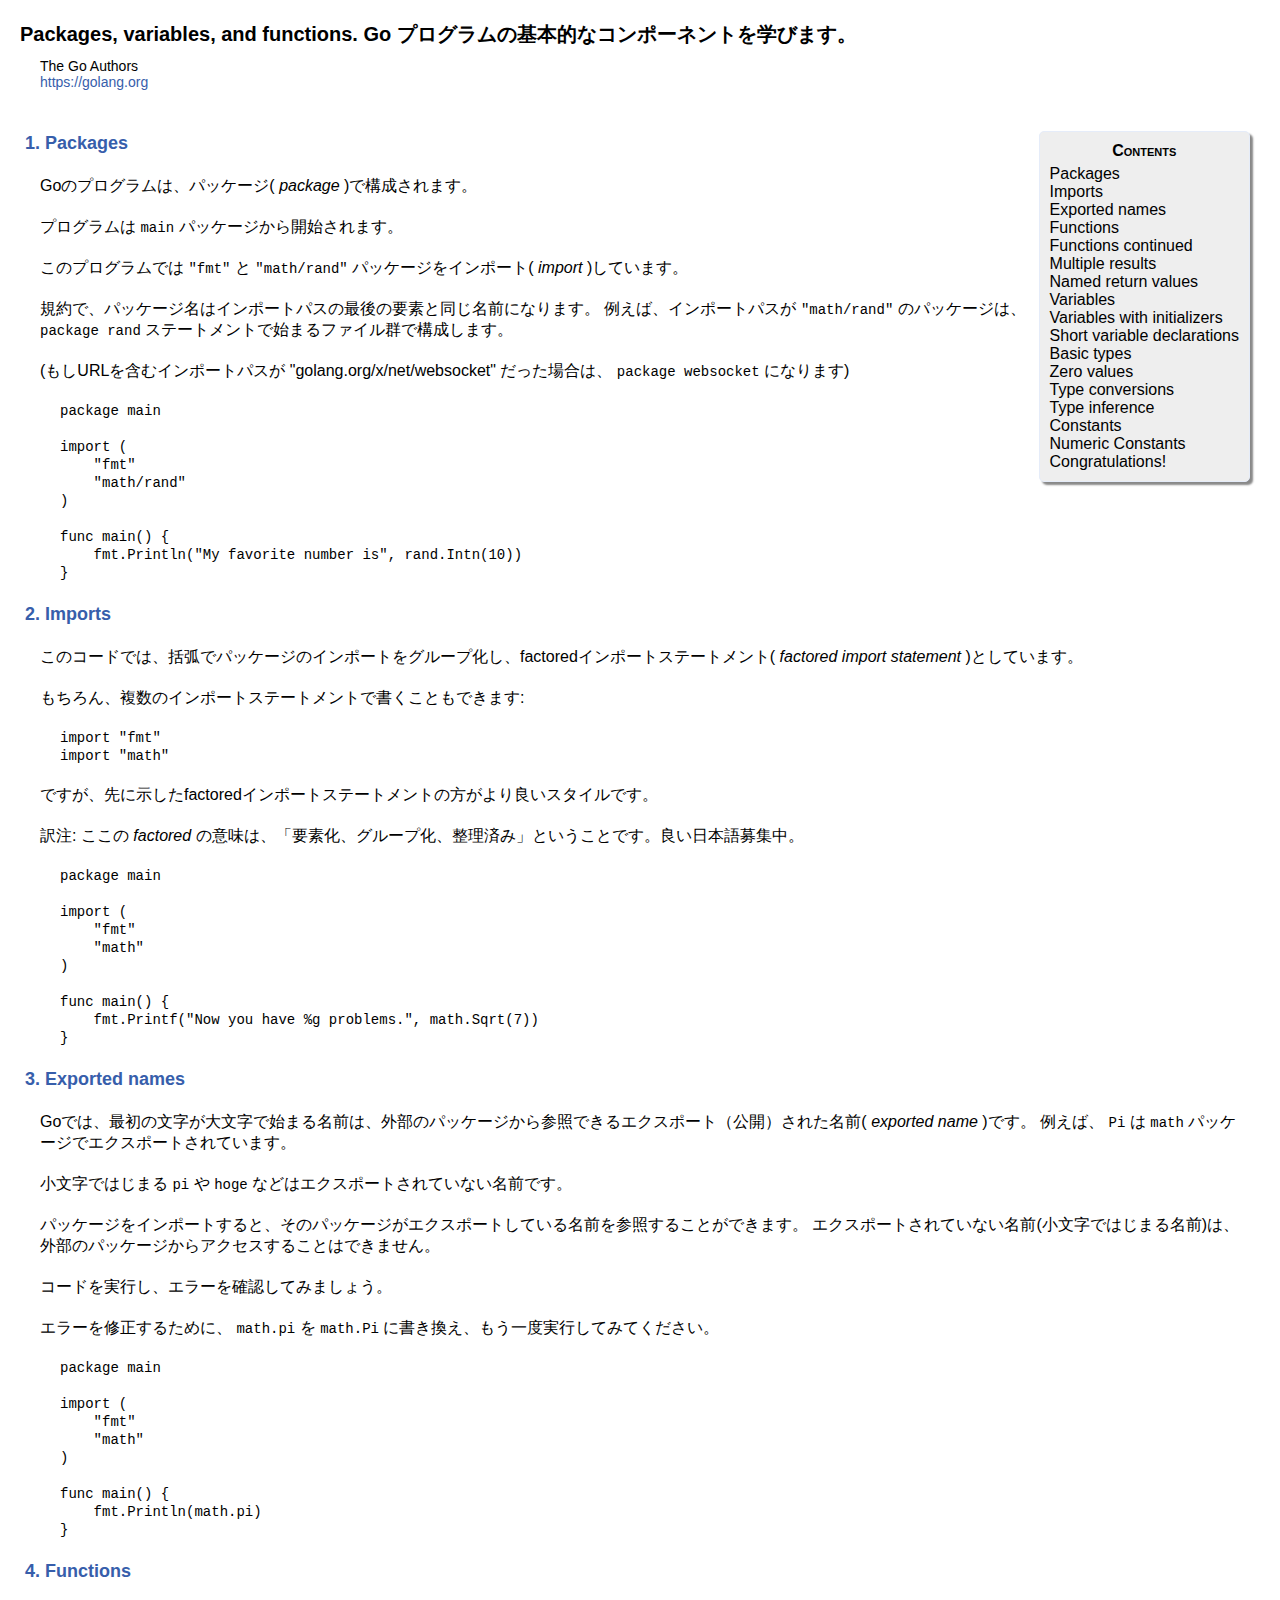
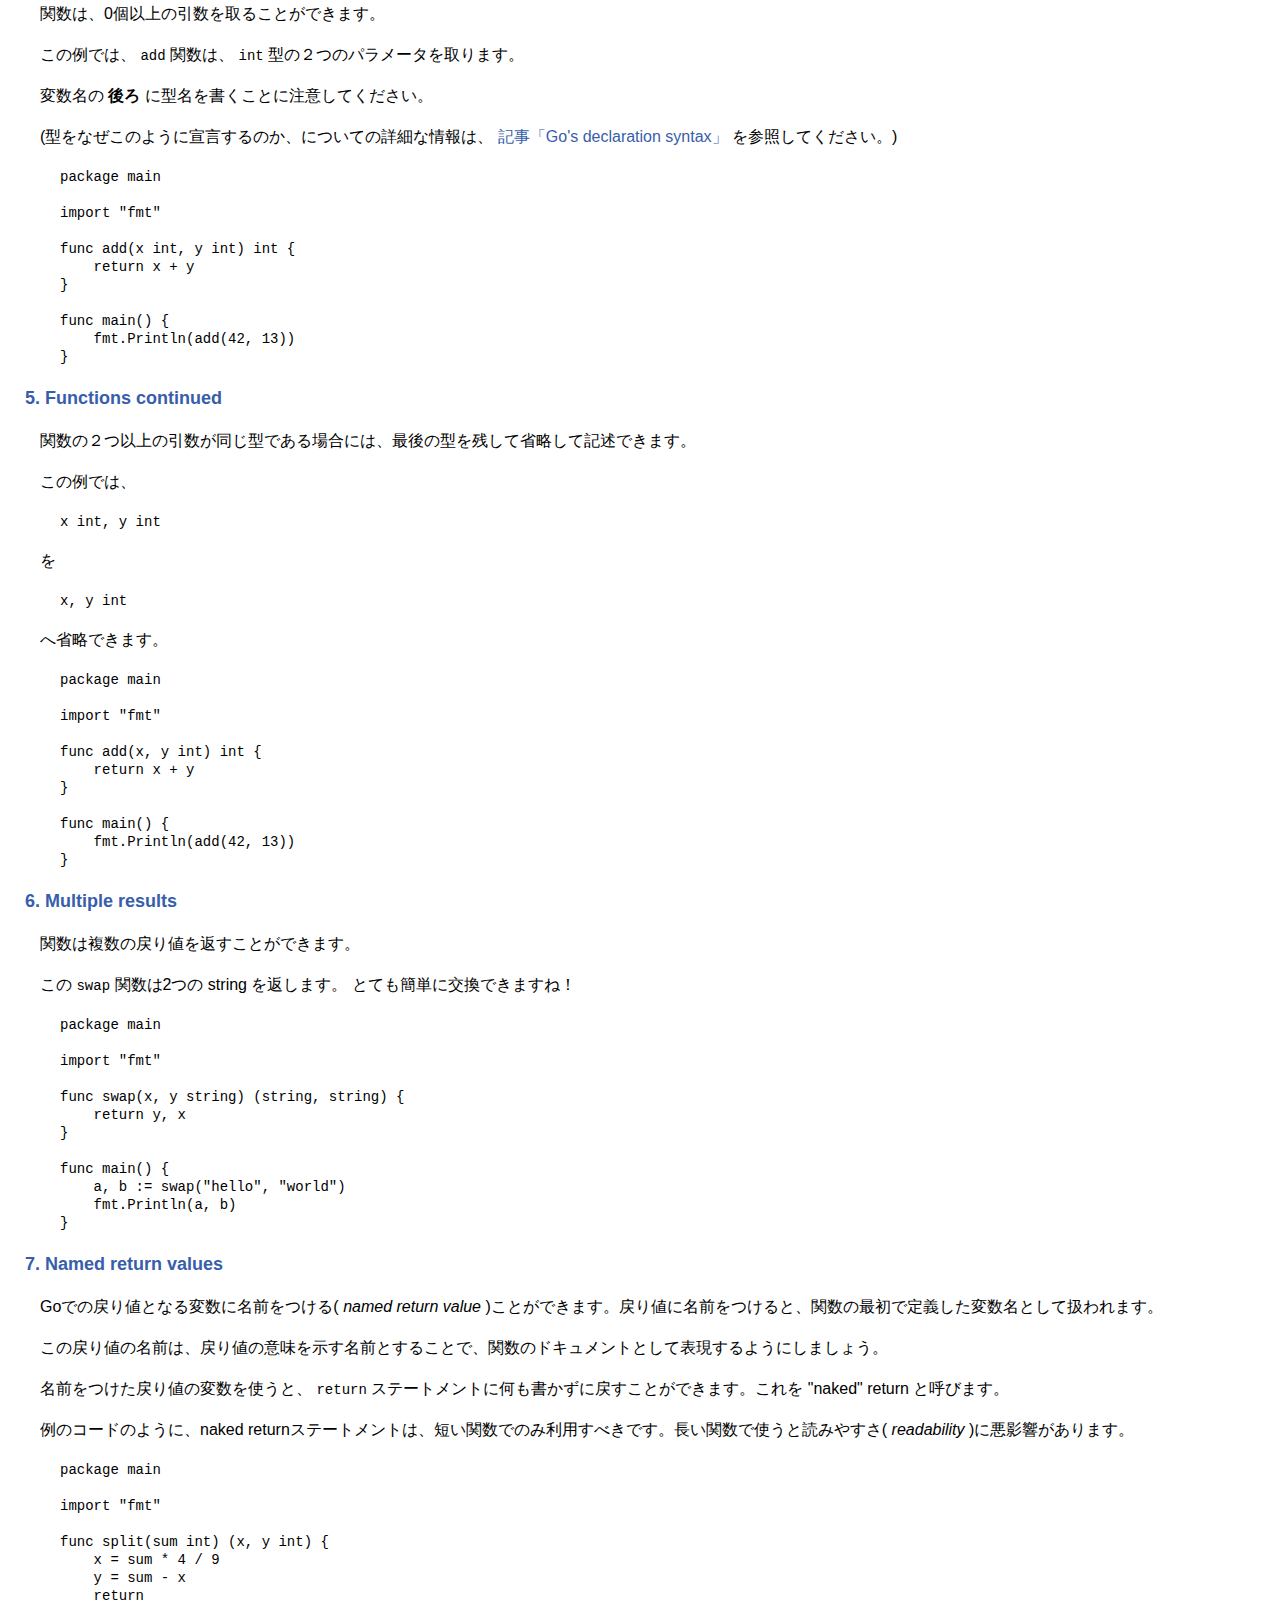
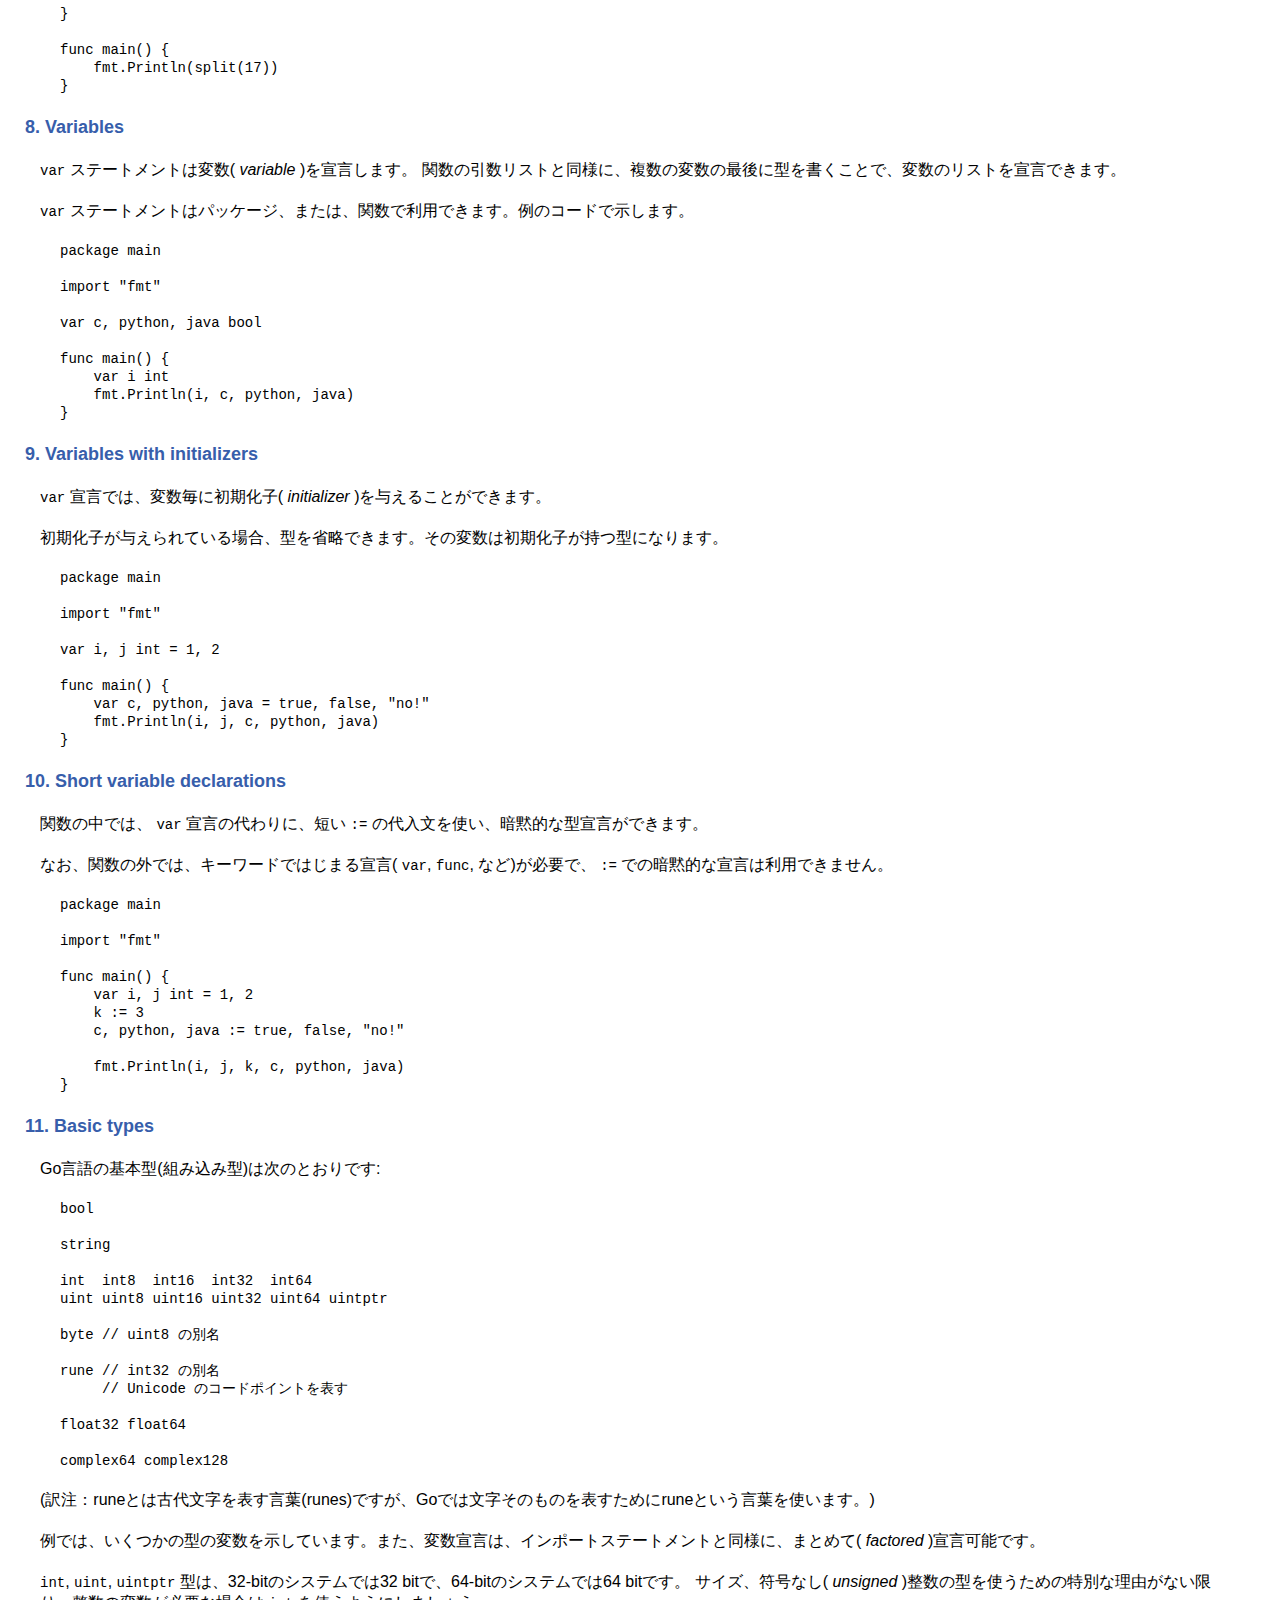
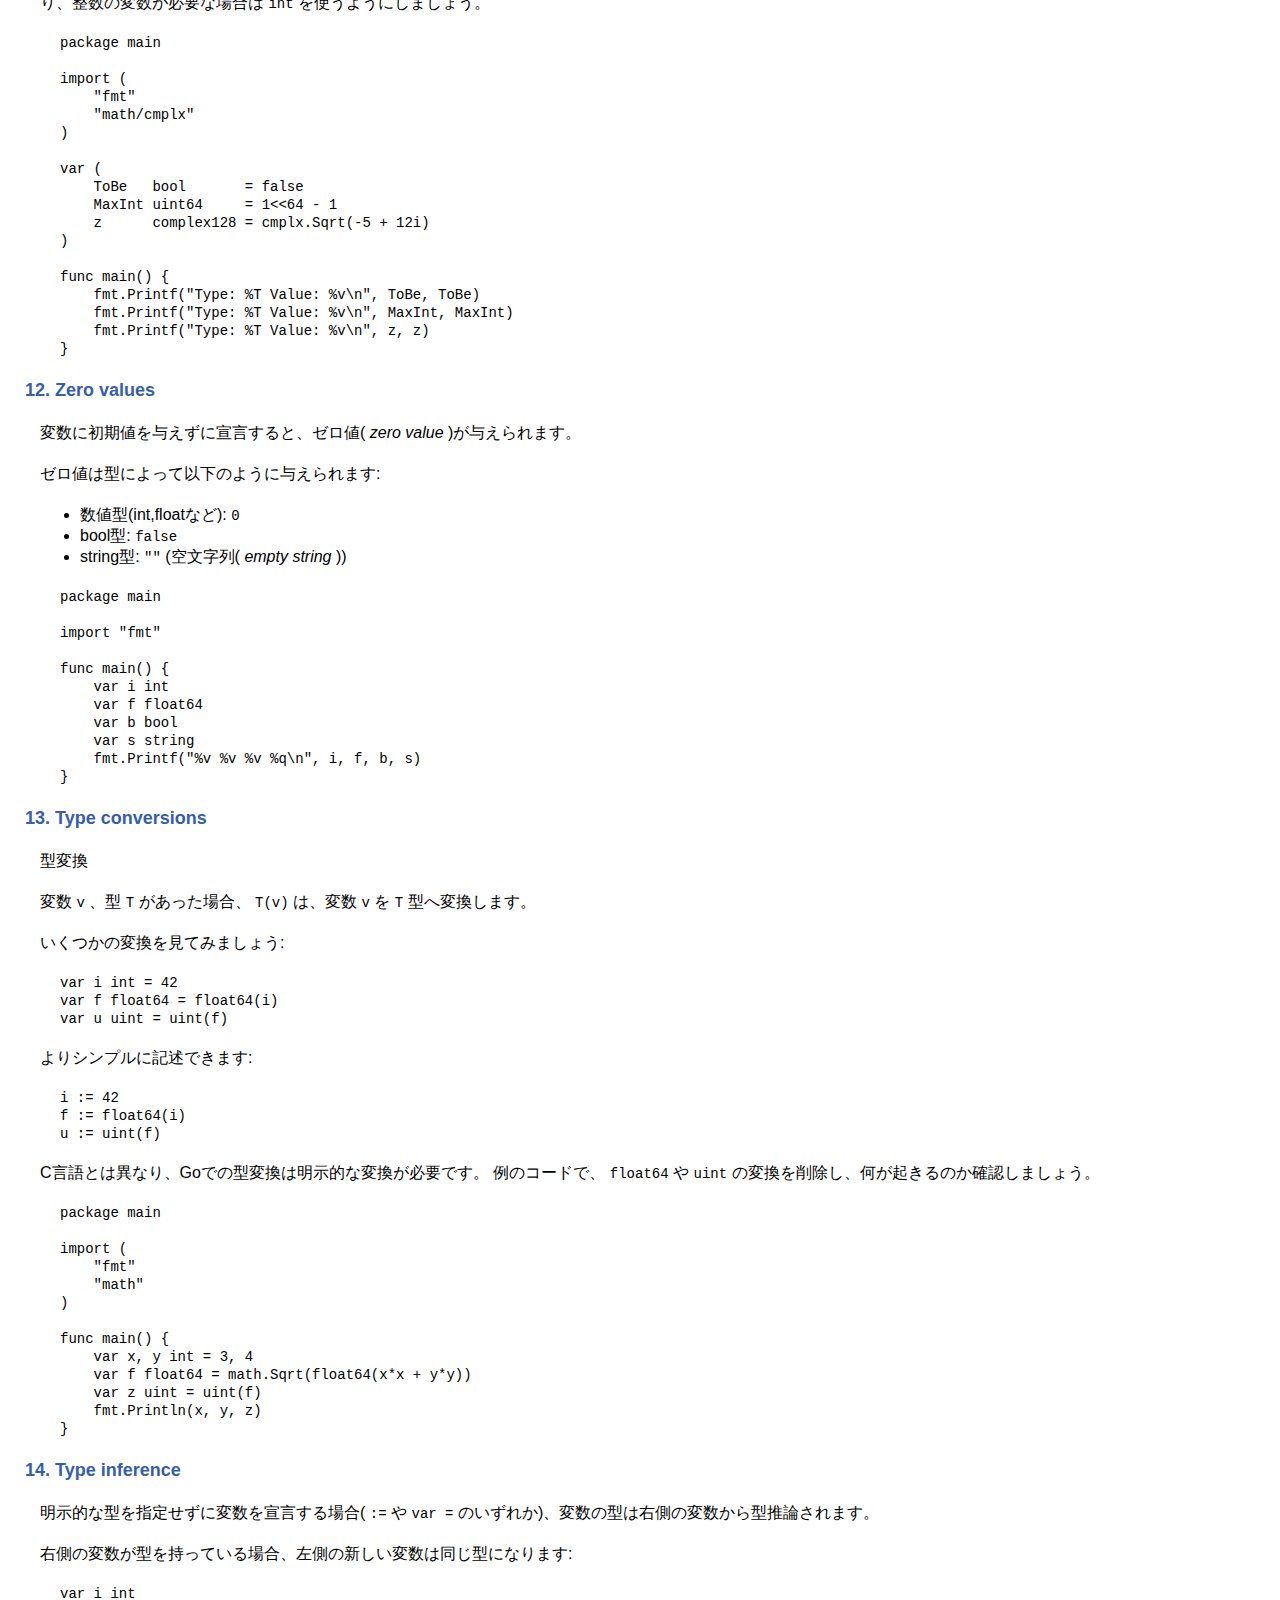
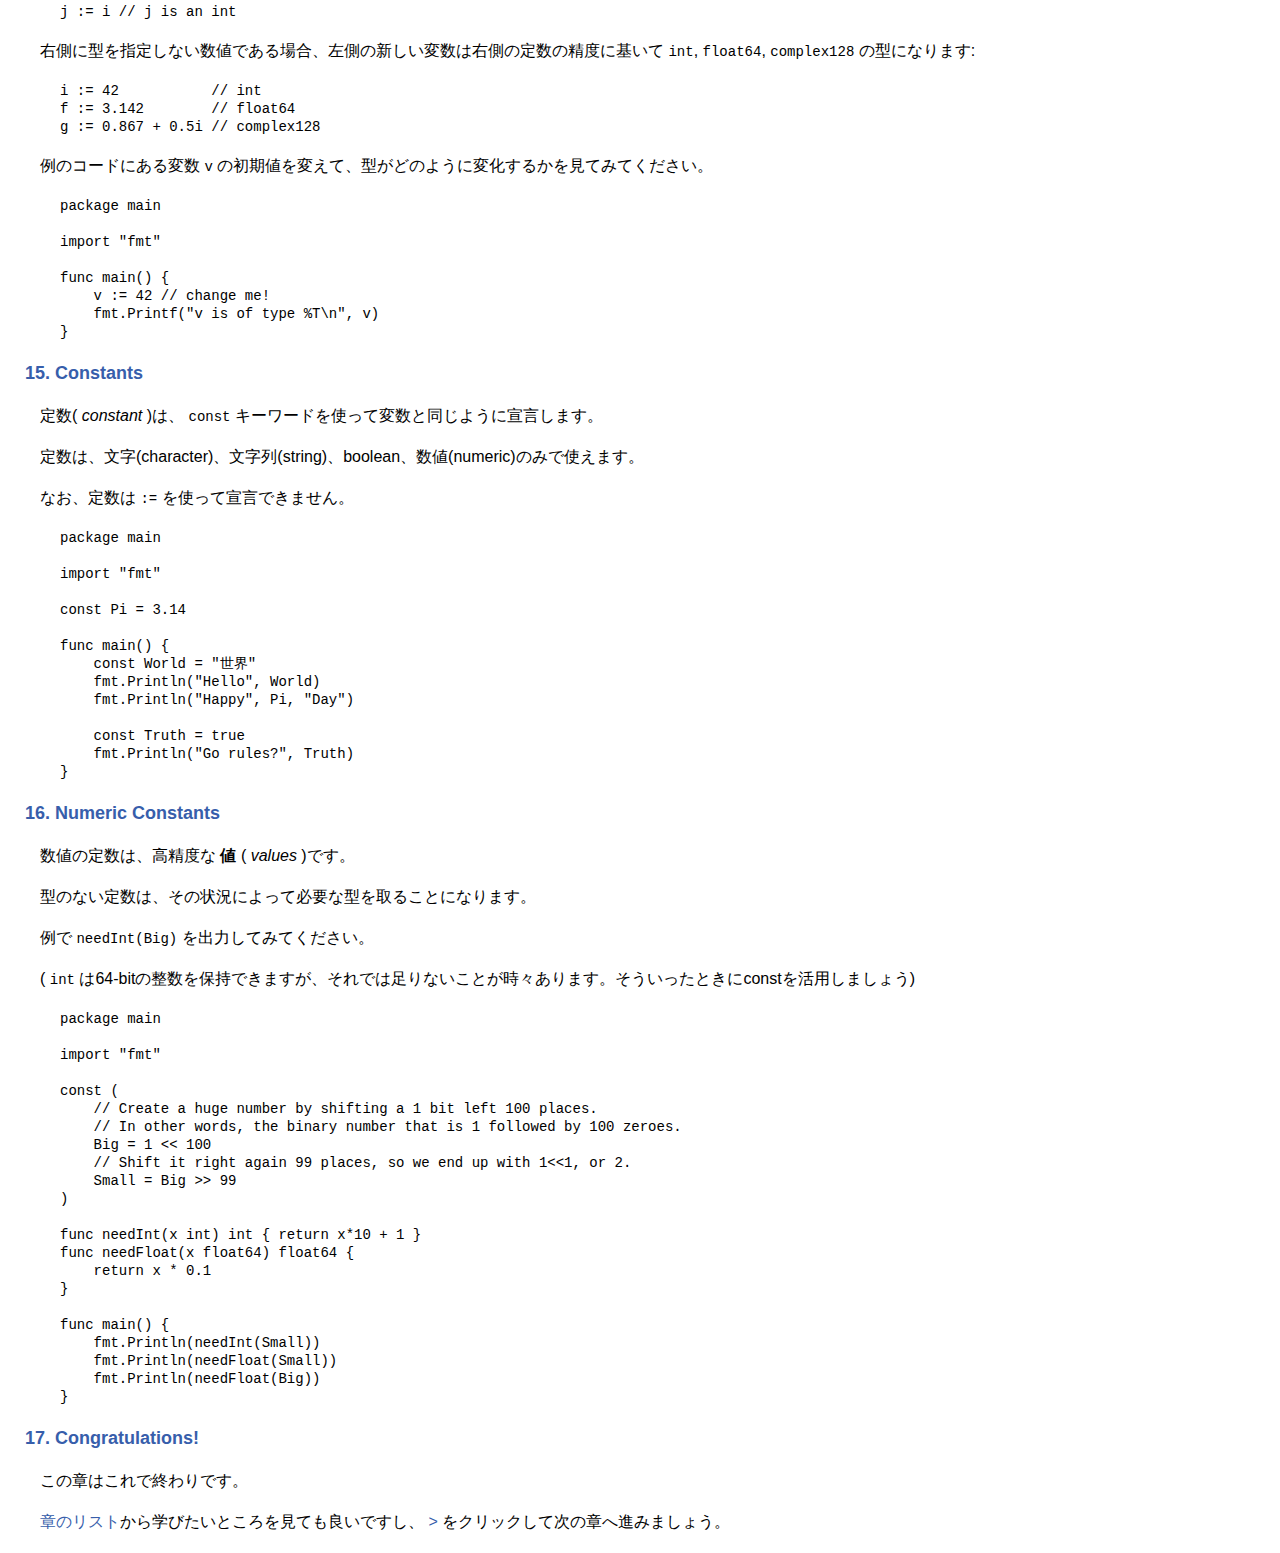
==== html/basics.html @ c4e8bbfc "htmlを生成した" ====
<!DOCTYPE html>
<html>
  <head>
    <title>Packages, variables, and functions.</title>
    <link type="text/css" rel="stylesheet" href="article.css">
    <meta charset='utf-8'>
    <script>
      
      if (window["location"] && window["location"]["hostname"] == "talks.golang.org") {
        var _gaq = _gaq || [];
        _gaq.push(["_setAccount", "UA-11222381-6"]);
        _gaq.push(["b._setAccount", "UA-49880327-6"]);
        window.trackPageview = function() {
          _gaq.push(["_trackPageview", location.pathname+location.hash]);
          _gaq.push(["b._trackPageview", location.pathname+location.hash]);
        };
        window.trackPageview();
        window.trackEvent = function(category, action, opt_label, opt_value, opt_noninteraction) {
          _gaq.push(["_trackEvent", category, action, opt_label, opt_value, opt_noninteraction]);
          _gaq.push(["b._trackEvent", category, action, opt_label, opt_value, opt_noninteraction]);
        };
      }
    </script>
  </head>

  <body>
    <div id="topbar" class="wide">
      <div class="container">
        <div id="heading">Packages, variables, and functions.
          Go プログラムの基本的なコンポーネントを学びます。
          
            
              <div class="author">
                
  
  <p>
    The Go Authors
  </p>
  
<p class="link"><a href="https://golang.org" target="_blank">https://golang.org</a></p>
              </div>
            
          
        </div>
      </div>
    </div>
    <div id="page" class="wide">
      <div class="container">
        
          <div id="toc" class="no-print">
            <div id="tochead">Contents</div>
            
  <ul class="toc-outer">
  
    <li><a href="#TOC_1.">Packages</a></li>
    
  
    <li><a href="#TOC_2.">Imports</a></li>
    
  
    <li><a href="#TOC_3.">Exported names</a></li>
    
  
    <li><a href="#TOC_4.">Functions</a></li>
    
  
    <li><a href="#TOC_5.">Functions continued</a></li>
    
  
    <li><a href="#TOC_6.">Multiple results</a></li>
    
  
    <li><a href="#TOC_7.">Named return values</a></li>
    
  
    <li><a href="#TOC_8.">Variables</a></li>
    
  
    <li><a href="#TOC_9.">Variables with initializers</a></li>
    
  
    <li><a href="#TOC_10.">Short variable declarations</a></li>
    
  
    <li><a href="#TOC_11.">Basic types</a></li>
    
  
    <li><a href="#TOC_12.">Zero values</a></li>
    
  
    <li><a href="#TOC_13.">Type conversions</a></li>
    
  
    <li><a href="#TOC_14.">Type inference</a></li>
    
  
    <li><a href="#TOC_15.">Constants</a></li>
    
  
    <li><a href="#TOC_16.">Numeric Constants</a></li>
    
  
    <li><a href="#TOC_17.">Congratulations!</a></li>
    
  
  </ul>

          </div>
        

        
          
  <h1 id="TOC_1.">1. Packages</h1>
  
  
  <p>
    Goのプログラムは、パッケージ( <i>package</i> )で構成されます。
  </p>
  

  
  <p>
    プログラムは <code>main</code> パッケージから開始されます。
  </p>
  

  
  <p>
    このプログラムでは <code>&#34;fmt&#34;</code> と <code>&#34;math/rand&#34;</code> パッケージをインポート( <i>import</i> )しています。
  </p>
  

  
  <p>
    規約で、パッケージ名はインポートパスの最後の要素と同じ名前になります。


    例えば、インポートパスが <code>&#34;math/rand&#34;</code> のパッケージは、 <code>package rand</code> ステートメントで始まるファイル群で構成します。
  </p>
  

  
  <p>
    (もしURLを含むインポートパスが &#34;golang.org/x/net/websocket&#34; だった場合は、 <code>package websocket</code> になります)
  </p>
  

  <div class="code" >
<pre><span num="3">package main</span>
<span num="4"></span>
<span num="5">import (</span>
<span num="6">    &#34;fmt&#34;</span>
<span num="7">    &#34;math/rand&#34;</span>
<span num="8">)</span>
<span num="9"></span>
<span num="10">func main() {</span>
<span num="11">    fmt.Println(&#34;My favorite number is&#34;, rand.Intn(10))</span>
<span num="12">}</span>
</pre>
</div>


        
          
  <h1 id="TOC_2.">2. Imports</h1>
  
  
  <p>
    このコードでは、括弧でパッケージのインポートをグループ化し、factoredインポートステートメント( <i>factored import statement</i> )としています。
  </p>
  

  
  <p>
    もちろん、複数のインポートステートメントで書くこともできます:
  </p>
  

  
  <div class="code"><pre>import &#34;fmt&#34;
import &#34;math&#34;</pre></div>
  

  
  <p>
    ですが、先に示したfactoredインポートステートメントの方がより良いスタイルです。
  </p>
  

  
  <p>
    訳注: ここの <i>factored</i> の意味は、「要素化、グループ化、整理済み」ということです。良い日本語募集中。
  </p>
  

  <div class="code" >
<pre><span num="3">package main</span>
<span num="4"></span>
<span num="5">import (</span>
<span num="6">    &#34;fmt&#34;</span>
<span num="7">    &#34;math&#34;</span>
<span num="8">)</span>
<span num="9"></span>
<span num="10">func main() {</span>
<span num="11">    fmt.Printf(&#34;Now you have %g problems.&#34;, math.Sqrt(7))</span>
<span num="12">}</span>
</pre>
</div>


        
          
  <h1 id="TOC_3.">3. Exported names</h1>
  
  
  <p>
    Goでは、最初の文字が大文字で始まる名前は、外部のパッケージから参照できるエクスポート（公開）された名前( <i>exported name</i> )です。


    例えば、 <code>Pi</code> は <code>math</code> パッケージでエクスポートされています。
  </p>
  

  
  <p>
    小文字ではじまる <code>pi</code> や <code>hoge</code> などはエクスポートされていない名前です。
  </p>
  

  
  <p>
    パッケージをインポートすると、そのパッケージがエクスポートしている名前を参照することができます。


    エクスポートされていない名前(小文字ではじまる名前)は、外部のパッケージからアクセスすることはできません。
  </p>
  

  
  <p>
    コードを実行し、エラーを確認してみましょう。
  </p>
  

  
  <p>
    エラーを修正するために、 <code>math.pi</code> を <code>math.Pi</code> に書き換え、もう一度実行してみてください。
  </p>
  

  <div class="code" >
<pre><span num="3">package main</span>
<span num="4"></span>
<span num="5">import (</span>
<span num="6">    &#34;fmt&#34;</span>
<span num="7">    &#34;math&#34;</span>
<span num="8">)</span>
<span num="9"></span>
<span num="10">func main() {</span>
<span num="11">    fmt.Println(math.pi)</span>
<span num="12">}</span>
</pre>
</div>


        
          
  <h1 id="TOC_4.">4. Functions</h1>
  
  
  <p>
    関数は、0個以上の引数を取ることができます。
  </p>
  

  
  <p>
    この例では、 <code>add</code> 関数は、 <code>int</code> 型の２つのパラメータを取ります。
  </p>
  

  
  <p>
    変数名の <b>後ろ</b> に型名を書くことに注意してください。
  </p>
  

  
  <p>
    (型をなぜこのように宣言するのか、についての詳細な情報は、 <a href="https://blog.golang.org/gos-declaration-syntax" target="_blank">記事「Go&#39;s declaration syntax」</a> を参照してください。)
  </p>
  

  <div class="code" >
<pre><span num="3">package main</span>
<span num="4"></span>
<span num="5">import &#34;fmt&#34;</span>
<span num="6"></span>
<span num="7">func add(x int, y int) int {</span>
<span num="8">    return x &#43; y</span>
<span num="9">}</span>
<span num="10"></span>
<span num="11">func main() {</span>
<span num="12">    fmt.Println(add(42, 13))</span>
<span num="13">}</span>
</pre>
</div>


        
          
  <h1 id="TOC_5.">5. Functions continued</h1>
  
  
  <p>
    関数の２つ以上の引数が同じ型である場合には、最後の型を残して省略して記述できます。
  </p>
  

  
  <p>
    この例では、
  </p>
  

  
  <div class="code"><pre>x int, y int</pre></div>
  

  
  <p>
    を
  </p>
  

  
  <div class="code"><pre>x, y int</pre></div>
  

  
  <p>
    へ省略できます。
  </p>
  

  <div class="code" >
<pre><span num="3">package main</span>
<span num="4"></span>
<span num="5">import &#34;fmt&#34;</span>
<span num="6"></span>
<span num="7">func add(x, y int) int {</span>
<span num="8">    return x &#43; y</span>
<span num="9">}</span>
<span num="10"></span>
<span num="11">func main() {</span>
<span num="12">    fmt.Println(add(42, 13))</span>
<span num="13">}</span>
</pre>
</div>


        
          
  <h1 id="TOC_6.">6. Multiple results</h1>
  
  
  <p>
    関数は複数の戻り値を返すことができます。
  </p>
  

  
  <p>
    この <code>swap</code> 関数は2つの string を返します。


    とても簡単に交換できますね！
  </p>
  

  <div class="code" >
<pre><span num="3">package main</span>
<span num="4"></span>
<span num="5">import &#34;fmt&#34;</span>
<span num="6"></span>
<span num="7">func swap(x, y string) (string, string) {</span>
<span num="8">    return y, x</span>
<span num="9">}</span>
<span num="10"></span>
<span num="11">func main() {</span>
<span num="12">    a, b := swap(&#34;hello&#34;, &#34;world&#34;)</span>
<span num="13">    fmt.Println(a, b)</span>
<span num="14">}</span>
</pre>
</div>


        
          
  <h1 id="TOC_7.">7. Named return values</h1>
  
  
  <p>
    Goでの戻り値となる変数に名前をつける( <i>named return value</i> )ことができます。戻り値に名前をつけると、関数の最初で定義した変数名として扱われます。
  </p>
  

  
  <p>
    この戻り値の名前は、戻り値の意味を示す名前とすることで、関数のドキュメントとして表現するようにしましょう。
  </p>
  

  
  <p>
    名前をつけた戻り値の変数を使うと、 <code>return</code> ステートメントに何も書かずに戻すことができます。これを &#34;naked&#34; return と呼びます。
  </p>
  

  
  <p>
    例のコードのように、naked returnステートメントは、短い関数でのみ利用すべきです。長い関数で使うと読みやすさ( <i>readability</i> )に悪影響があります。
  </p>
  

  <div class="code" >
<pre><span num="3">package main</span>
<span num="4"></span>
<span num="5">import &#34;fmt&#34;</span>
<span num="6"></span>
<span num="7">func split(sum int) (x, y int) {</span>
<span num="8">    x = sum * 4 / 9</span>
<span num="9">    y = sum - x</span>
<span num="10">    return</span>
<span num="11">}</span>
<span num="12"></span>
<span num="13">func main() {</span>
<span num="14">    fmt.Println(split(17))</span>
<span num="15">}</span>
</pre>
</div>


        
          
  <h1 id="TOC_8.">8. Variables</h1>
  
  
  <p>
    <code>var</code> ステートメントは変数( <i>variable</i> )を宣言します。


    関数の引数リストと同様に、複数の変数の最後に型を書くことで、変数のリストを宣言できます。
  </p>
  

  
  <p>
    <code>var</code> ステートメントはパッケージ、または、関数で利用できます。例のコードで示します。
  </p>
  

  <div class="code" >
<pre><span num="3">package main</span>
<span num="4"></span>
<span num="5">import &#34;fmt&#34;</span>
<span num="6"></span>
<span num="7">var c, python, java bool</span>
<span num="8"></span>
<span num="9">func main() {</span>
<span num="10">    var i int</span>
<span num="11">    fmt.Println(i, c, python, java)</span>
<span num="12">}</span>
</pre>
</div>


        
          
  <h1 id="TOC_9.">9. Variables with initializers</h1>
  
  
  <p>
    <code>var</code> 宣言では、変数毎に初期化子( <i>initializer</i> )を与えることができます。
  </p>
  

  
  <p>
    初期化子が与えられている場合、型を省略できます。その変数は初期化子が持つ型になります。
  </p>
  

  <div class="code" >
<pre><span num="3">package main</span>
<span num="4"></span>
<span num="5">import &#34;fmt&#34;</span>
<span num="6"></span>
<span num="7">var i, j int = 1, 2</span>
<span num="8"></span>
<span num="9">func main() {</span>
<span num="10">    var c, python, java = true, false, &#34;no!&#34;</span>
<span num="11">    fmt.Println(i, j, c, python, java)</span>
<span num="12">}</span>
</pre>
</div>


        
          
  <h1 id="TOC_10.">10. Short variable declarations</h1>
  
  
  <p>
    関数の中では、 <code>var</code> 宣言の代わりに、短い <code>:=</code> の代入文を使い、暗黙的な型宣言ができます。
  </p>
  

  
  <p>
    なお、関数の外では、キーワードではじまる宣言( <code>var</code>, <code>func</code>, など)が必要で、 <code>:=</code> での暗黙的な宣言は利用できません。
  </p>
  

  <div class="code" >
<pre><span num="3">package main</span>
<span num="4"></span>
<span num="5">import &#34;fmt&#34;</span>
<span num="6"></span>
<span num="7">func main() {</span>
<span num="8">    var i, j int = 1, 2</span>
<span num="9">    k := 3</span>
<span num="10">    c, python, java := true, false, &#34;no!&#34;</span>
<span num="11"></span>
<span num="12">    fmt.Println(i, j, k, c, python, java)</span>
<span num="13">}</span>
</pre>
</div>


        
          
  <h1 id="TOC_11.">11. Basic types</h1>
  
  
  <p>
    Go言語の基本型(組み込み型)は次のとおりです:
  </p>
  

  
  <div class="code"><pre>bool

string

int  int8  int16  int32  int64
uint uint8 uint16 uint32 uint64 uintptr

byte // uint8 の別名

rune // int32 の別名
     // Unicode のコードポイントを表す

float32 float64

complex64 complex128</pre></div>
  

  
  <p>
    (訳注：runeとは古代文字を表す言葉(runes)ですが、Goでは文字そのものを表すためにruneという言葉を使います。)
  </p>
  

  
  <p>
    例では、いくつかの型の変数を示しています。また、変数宣言は、インポートステートメントと同様に、まとめて( <i>factored</i> )宣言可能です。
  </p>
  

  
  <p>
    <code>int</code>, <code>uint</code>, <code>uintptr</code> 型は、32-bitのシステムでは32 bitで、64-bitのシステムでは64 bitです。


    サイズ、符号なし( <i>unsigned</i> )整数の型を使うための特別な理由がない限り、整数の変数が必要な場合は <code>int</code> を使うようにしましょう。
  </p>
  

  <div class="code" >
<pre><span num="3">package main</span>
<span num="4"></span>
<span num="5">import (</span>
<span num="6">    &#34;fmt&#34;</span>
<span num="7">    &#34;math/cmplx&#34;</span>
<span num="8">)</span>
<span num="9"></span>
<span num="10">var (</span>
<span num="11">    ToBe   bool       = false</span>
<span num="12">    MaxInt uint64     = 1&lt;&lt;64 - 1</span>
<span num="13">    z      complex128 = cmplx.Sqrt(-5 &#43; 12i)</span>
<span num="14">)</span>
<span num="15"></span>
<span num="16">func main() {</span>
<span num="17">    fmt.Printf(&#34;Type: %T Value: %v\n&#34;, ToBe, ToBe)</span>
<span num="18">    fmt.Printf(&#34;Type: %T Value: %v\n&#34;, MaxInt, MaxInt)</span>
<span num="19">    fmt.Printf(&#34;Type: %T Value: %v\n&#34;, z, z)</span>
<span num="20">}</span>
</pre>
</div>


        
          
  <h1 id="TOC_12.">12. Zero values</h1>
  
  
  <p>
    変数に初期値を与えずに宣言すると、ゼロ値( <i>zero value</i> )が与えられます。
  </p>
  

  
  <p>
    ゼロ値は型によって以下のように与えられます:
  </p>
  

  <ul>
  
    <li>数値型(int,floatなど): <code>0</code></li>
  
    <li>bool型: <code>false</code></li>
  
    <li>string型: <code>&#34;&#34;</code> (空文字列( <i>empty string</i> ))</li>
  
  </ul>

  <div class="code" >
<pre><span num="3">package main</span>
<span num="4"></span>
<span num="5">import &#34;fmt&#34;</span>
<span num="6"></span>
<span num="7">func main() {</span>
<span num="8">    var i int</span>
<span num="9">    var f float64</span>
<span num="10">    var b bool</span>
<span num="11">    var s string</span>
<span num="12">    fmt.Printf(&#34;%v %v %v %q\n&#34;, i, f, b, s)</span>
<span num="13">}</span>
</pre>
</div>


        
          
  <h1 id="TOC_13.">13. Type conversions</h1>
  
  
  <p>
    型変換
  </p>
  

  
  <p>
    変数 <code>v</code> 、型 <code>T</code> があった場合、 <code>T(v)</code> は、変数 <code>v</code> を <code>T</code> 型へ変換します。
  </p>
  

  
  <p>
    いくつかの変換を見てみましょう:
  </p>
  

  
  <div class="code"><pre>var i int = 42
var f float64 = float64(i)
var u uint = uint(f)</pre></div>
  

  
  <p>
    よりシンプルに記述できます:
  </p>
  

  
  <div class="code"><pre>i := 42
f := float64(i)
u := uint(f)</pre></div>
  

  
  <p>
    C言語とは異なり、Goでの型変換は明示的な変換が必要です。


    例のコードで、 <code>float64</code> や <code>uint</code> の変換を削除し、何が起きるのか確認しましょう。
  </p>
  

  <div class="code" >
<pre><span num="3">package main</span>
<span num="4"></span>
<span num="5">import (</span>
<span num="6">    &#34;fmt&#34;</span>
<span num="7">    &#34;math&#34;</span>
<span num="8">)</span>
<span num="9"></span>
<span num="10">func main() {</span>
<span num="11">    var x, y int = 3, 4</span>
<span num="12">    var f float64 = math.Sqrt(float64(x*x &#43; y*y))</span>
<span num="13">    var z uint = uint(f)</span>
<span num="14">    fmt.Println(x, y, z)</span>
<span num="15">}</span>
</pre>
</div>


        
          
  <h1 id="TOC_14.">14. Type inference</h1>
  
  
  <p>
    明示的な型を指定せずに変数を宣言する場合( <code>:=</code> や <code>var =</code> のいずれか)、変数の型は右側の変数から型推論されます。
  </p>
  

  
  <p>
    右側の変数が型を持っている場合、左側の新しい変数は同じ型になります:
  </p>
  

  
  <div class="code"><pre>var i int
j := i // j is an int</pre></div>
  

  
  <p>
    右側に型を指定しない数値である場合、左側の新しい変数は右側の定数の精度に基いて <code>int</code>, <code>float64</code>, <code>complex128</code> の型になります:
  </p>
  

  
  <div class="code"><pre>i := 42           // int
f := 3.142        // float64
g := 0.867 &#43; 0.5i // complex128</pre></div>
  

  
  <p>
    例のコードにある変数 <code>v</code> の初期値を変えて、型がどのように変化するかを見てみてください。
  </p>
  

  <div class="code" >
<pre><span num="3">package main</span>
<span num="4"></span>
<span num="5">import &#34;fmt&#34;</span>
<span num="6"></span>
<span num="7">func main() {</span>
<span num="8">    v := 42 // change me!</span>
<span num="9">    fmt.Printf(&#34;v is of type %T\n&#34;, v)</span>
<span num="10">}</span>
</pre>
</div>


        
          
  <h1 id="TOC_15.">15. Constants</h1>
  
  
  <p>
    定数( <i>constant</i> )は、 <code>const</code> キーワードを使って変数と同じように宣言します。
  </p>
  

  
  <p>
    定数は、文字(character)、文字列(string)、boolean、数値(numeric)のみで使えます。
  </p>
  

  
  <p>
    なお、定数は <code>:=</code> を使って宣言できません。
  </p>
  

  <div class="code" >
<pre><span num="3">package main</span>
<span num="4"></span>
<span num="5">import &#34;fmt&#34;</span>
<span num="6"></span>
<span num="7">const Pi = 3.14</span>
<span num="8"></span>
<span num="9">func main() {</span>
<span num="10">    const World = &#34;世界&#34;</span>
<span num="11">    fmt.Println(&#34;Hello&#34;, World)</span>
<span num="12">    fmt.Println(&#34;Happy&#34;, Pi, &#34;Day&#34;)</span>
<span num="13"></span>
<span num="14">    const Truth = true</span>
<span num="15">    fmt.Println(&#34;Go rules?&#34;, Truth)</span>
<span num="16">}</span>
</pre>
</div>


        
          
  <h1 id="TOC_16.">16. Numeric Constants</h1>
  
  
  <p>
    数値の定数は、高精度な <b>値</b> ( <i>values</i> )です。
  </p>
  

  
  <p>
    型のない定数は、その状況によって必要な型を取ることになります。
  </p>
  

  
  <p>
    例で <code>needInt(Big)</code> を出力してみてください。
  </p>
  

  
  <p>
    ( <code>int</code> は64-bitの整数を保持できますが、それでは足りないことが時々あります。そういったときにconstを活用しましょう)
  </p>
  

  <div class="code" >
<pre><span num="3">package main</span>
<span num="4"></span>
<span num="5">import &#34;fmt&#34;</span>
<span num="6"></span>
<span num="7">const (</span>
<span num="8">    // Create a huge number by shifting a 1 bit left 100 places.</span>
<span num="9">    // In other words, the binary number that is 1 followed by 100 zeroes.</span>
<span num="10">    Big = 1 &lt;&lt; 100</span>
<span num="11">    // Shift it right again 99 places, so we end up with 1&lt;&lt;1, or 2.</span>
<span num="12">    Small = Big &gt;&gt; 99</span>
<span num="13">)</span>
<span num="14"></span>
<span num="15">func needInt(x int) int { return x*10 &#43; 1 }</span>
<span num="16">func needFloat(x float64) float64 {</span>
<span num="17">    return x * 0.1</span>
<span num="18">}</span>
<span num="19"></span>
<span num="20">func main() {</span>
<span num="21">    fmt.Println(needInt(Small))</span>
<span num="22">    fmt.Println(needFloat(Small))</span>
<span num="23">    fmt.Println(needFloat(Big))</span>
<span num="24">}</span>
</pre>
</div>


        
          
  <h1 id="TOC_17.">17. Congratulations!</h1>
  
  
  <p>
    この章はこれで終わりです。
  </p>
  

  
  <p>
    <a href="/list" target="_self">章のリスト</a>から学びたいところを見ても良いですし、


    <a href="javascript:click(&#39;.next-page&#39;)" target="_self">&gt;</a> をクリックして次の章へ進みましょう。
  </p>
  


        

      </div>
    </div>

    

    <script>
      (function() {
        
        if (window["location"] && window["location"]["hostname"] == "talks.golang.org") {
          var ga = document.createElement("script"); ga.type = "text/javascript"; ga.async = true;
          ga.src = ("https:" == document.location.protocol ? "https://ssl" : "http://www") + ".google-analytics.com/ga.js";
          var s = document.getElementsByTagName("script")[0]; s.parentNode.insertBefore(ga, s);
        }
      })();
    </script>
  </body>
</html>
---- html/article.css ----
body {
  margin: 0;
  font-family: Helvetica, Arial, sans-serif;
  font-size: 16px;
}
pre,
code {
  font-family: Menlo, monospace;
  font-size: 14px;
}
pre {
  line-height: 18px;
  margin: 0;
  padding: 0;
}
a {
  color: #375eab;
  text-decoration: none;
}
a:hover {
  text-decoration: underline;
}
p,
ul,
ol {
  margin: 20px;
}

h1,
h2,
h3,
h4 {
  margin: 20px 0;
  padding: 0;
  color: #375eab;
  font-weight: bold;
}
h1 {
  font-size: 18px;
  padding: 2px 5px;
}
h2 {
  font-size: 16px;
}
h3 {
  font-size: 16px;
}
h3,
h4 {
  margin: 20px 5px;
}
h4 {
  font-size: 16px;
}

div#heading {
  margin: 0 0 10px 0;
  padding: 21px 0;
  font-size: 20px;
  font-weight: bold;
}

div#heading .author {
  padding-top: 10px;
  font-size: 14px;
  font-weight: normal;
}

div#topbar {
}

body {
  text-align: center;
}
div#page {
  width: 100%;
}
div#page > .container,
div#topbar > .container {
  text-align: left;
  margin-left: auto;
  margin-right: auto;
  padding: 0 20px;
  width: 900px;
}
div#page.wide > .container,
div#topbar.wide > .container {
  width: auto;
}

div#footer {
  text-align: center;
  color: #666;
  font-size: 14px;
  margin: 40px 0;
}

.author p {
  margin: 0;
  padding: 0 20px;
}

div.code,
div.output {
  margin: 20px 20px 20px 40px;
  -webkit-border-radius: 5px;
  -moz-border-radius: 5px;
  border-radius: 5px;
}

div.output {
  padding: 10px;
}

div.code {
  background: white;
}
div.output {
  background: black;
}
div.output .stdout {
  color: #e6e6e6;
}
div.output .stderr {
  color: rgb(244, 74, 63);
}
div.output .system {
  color: rgb(255, 209, 77);
}

.buttons {
  margin-left: 20px;
}
div.output .buttons {
  margin-left: 0;
  margin-bottom: 10px;
}

#toc {
  float: right;
  margin: 0px 10px;
  padding: 10px;
  border: 1px solid #e5ecf9;
  background-color: #eee;
  box-shadow: 3px 3px 2px #888888;

  max-width: 33%;

  -webkit-border-radius: 5px;
  -moz-border-radius: 5px;
  border-radius: 5px;
}

#tochead {
  font-weight: bold;
  font-variant: small-caps;
  font-size: 100%;
  text-align: center;
  padding-bottom: 5px;
}

#toc ul,
#toc a {
  list-style-type: none;
  padding-left: 0px;
  color: black;
  margin: 0px;
}

ul.toc-inner a {
  padding-left: 10px !important;
}

@media print {
  .no-print,
  .no-print * {
    display: none !important;
  }
}
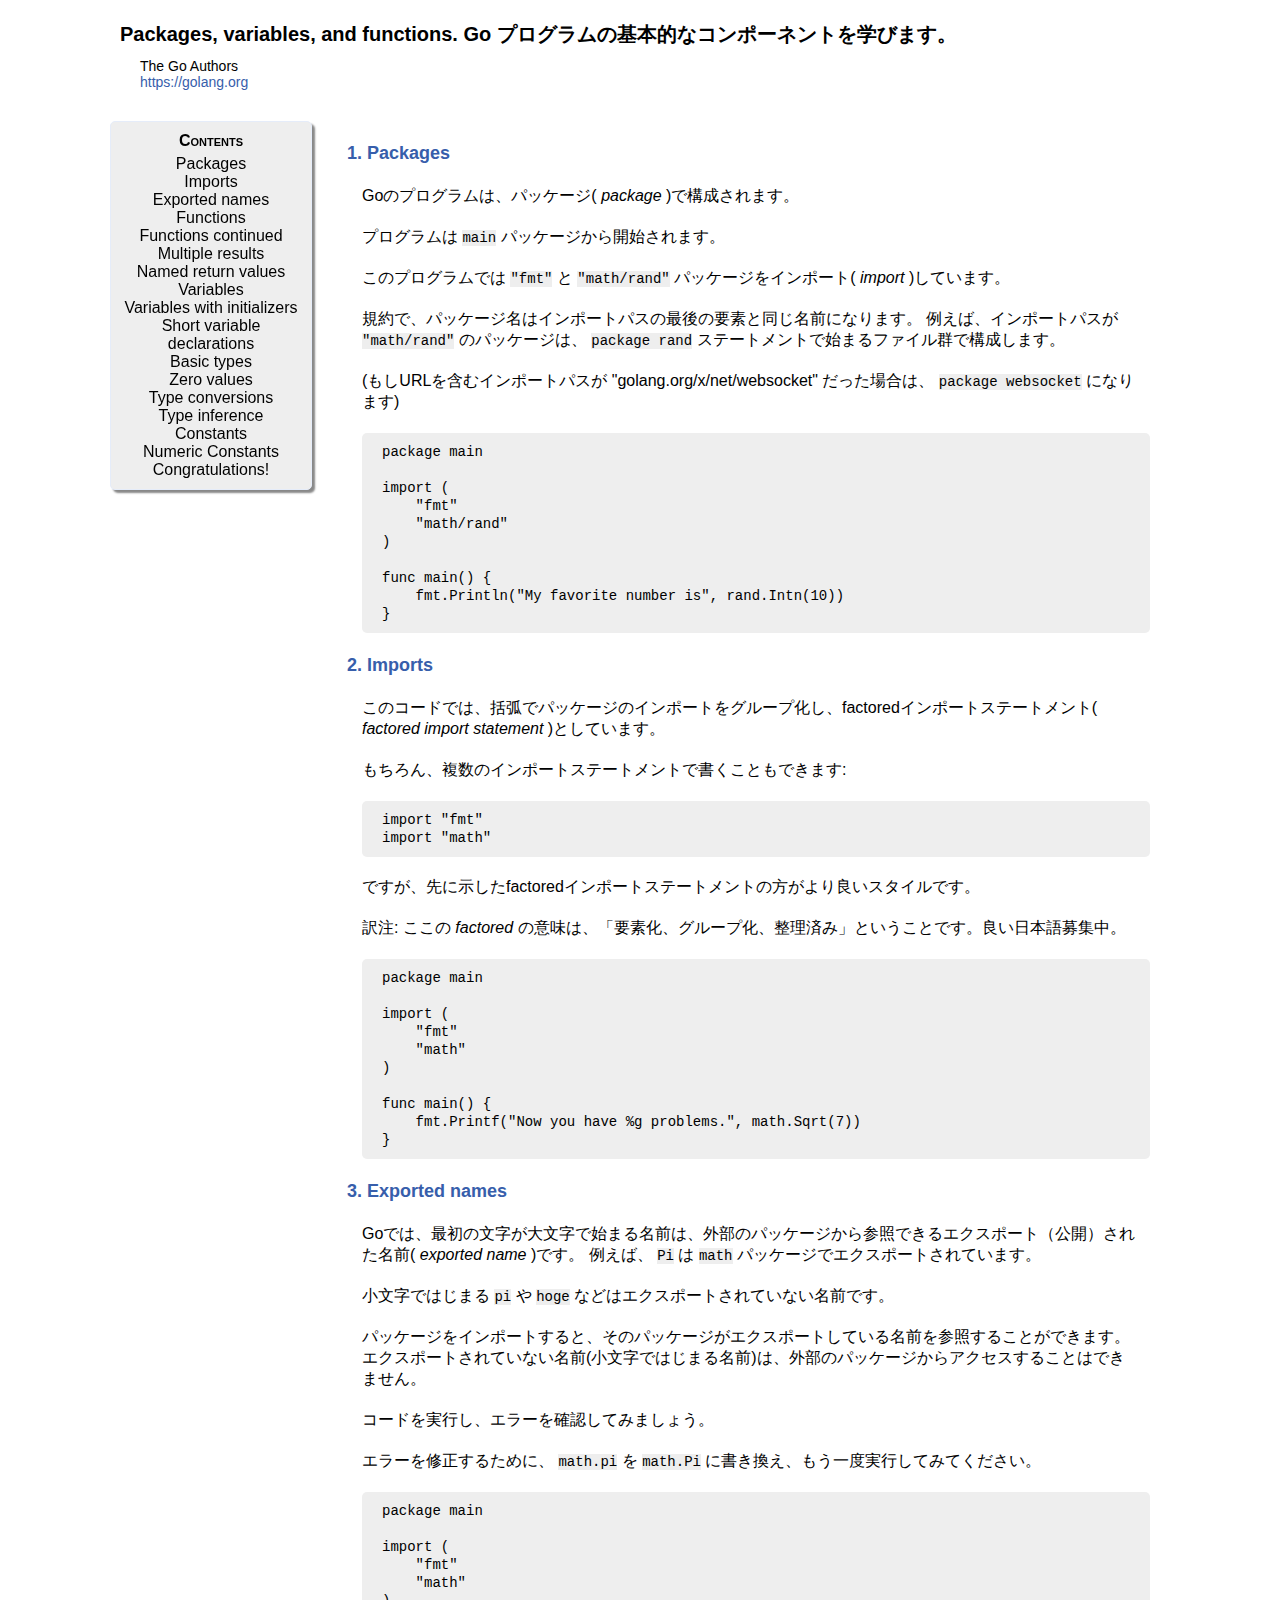
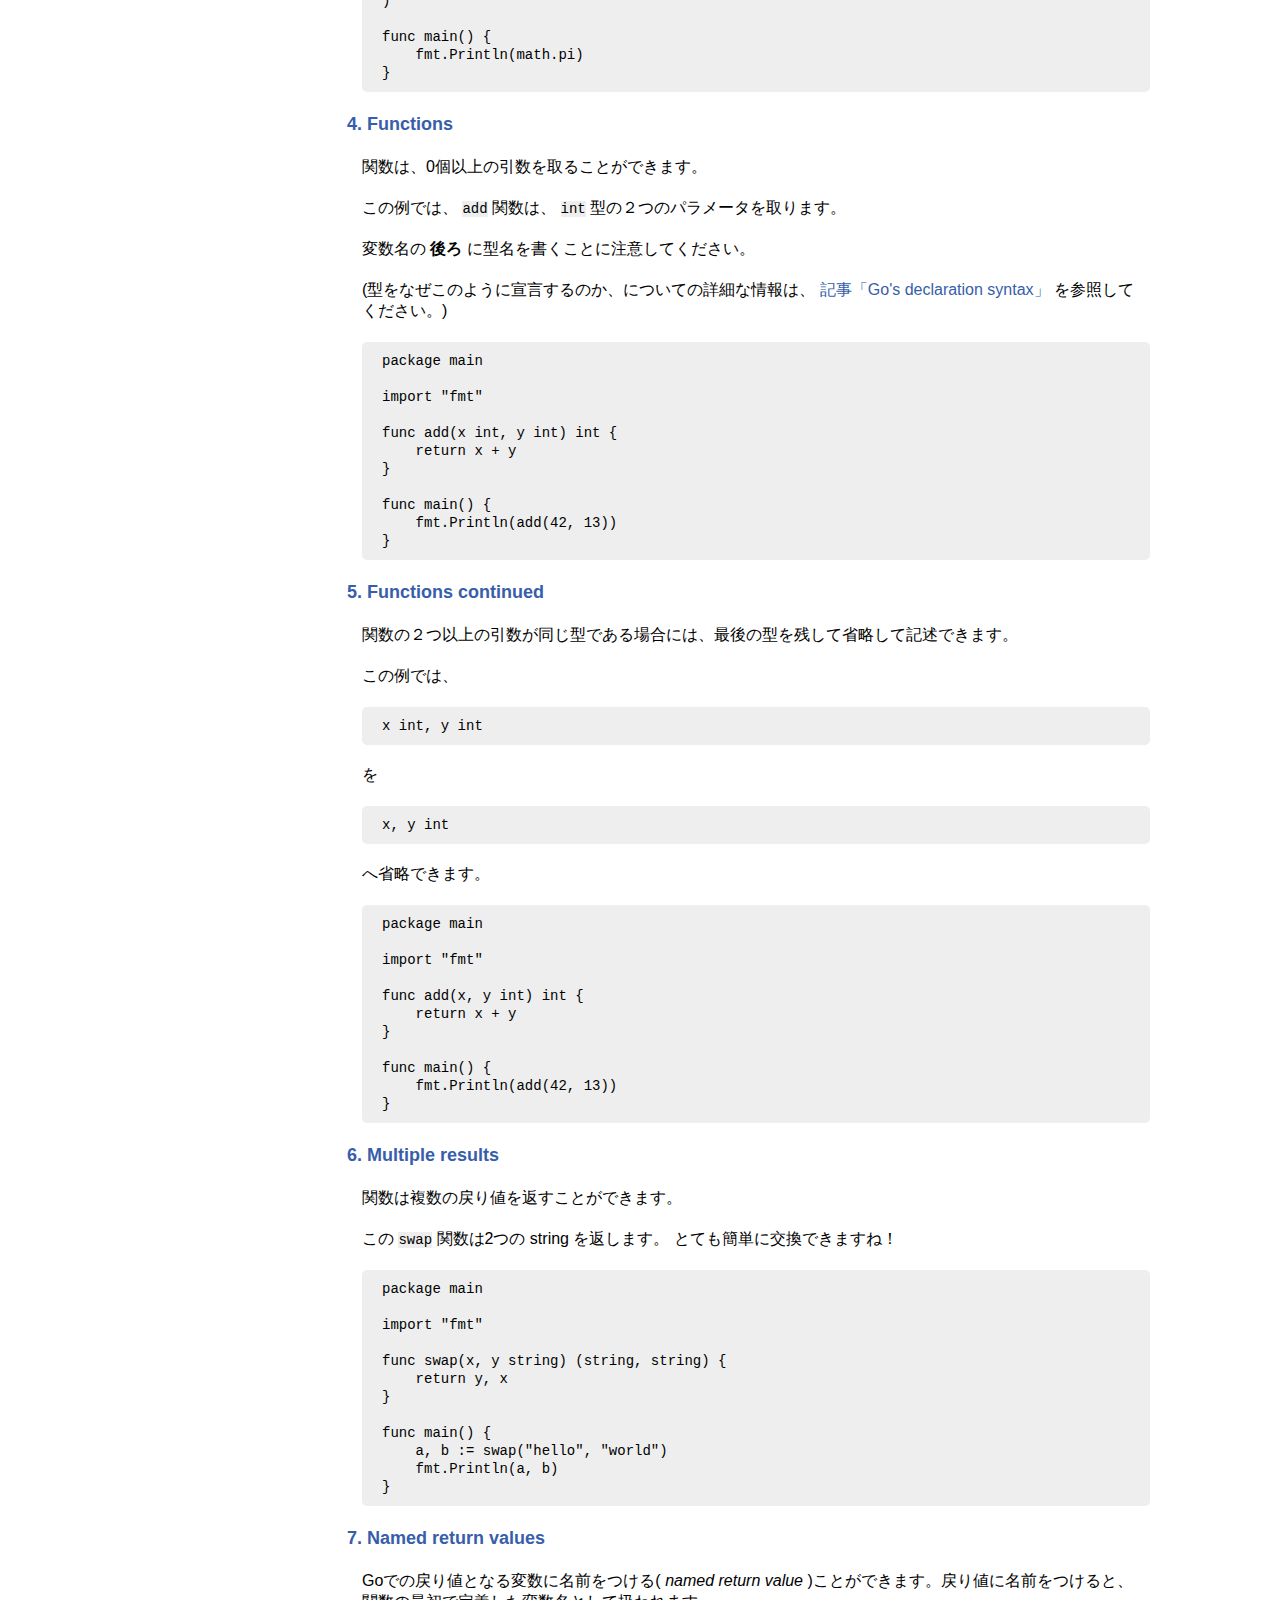
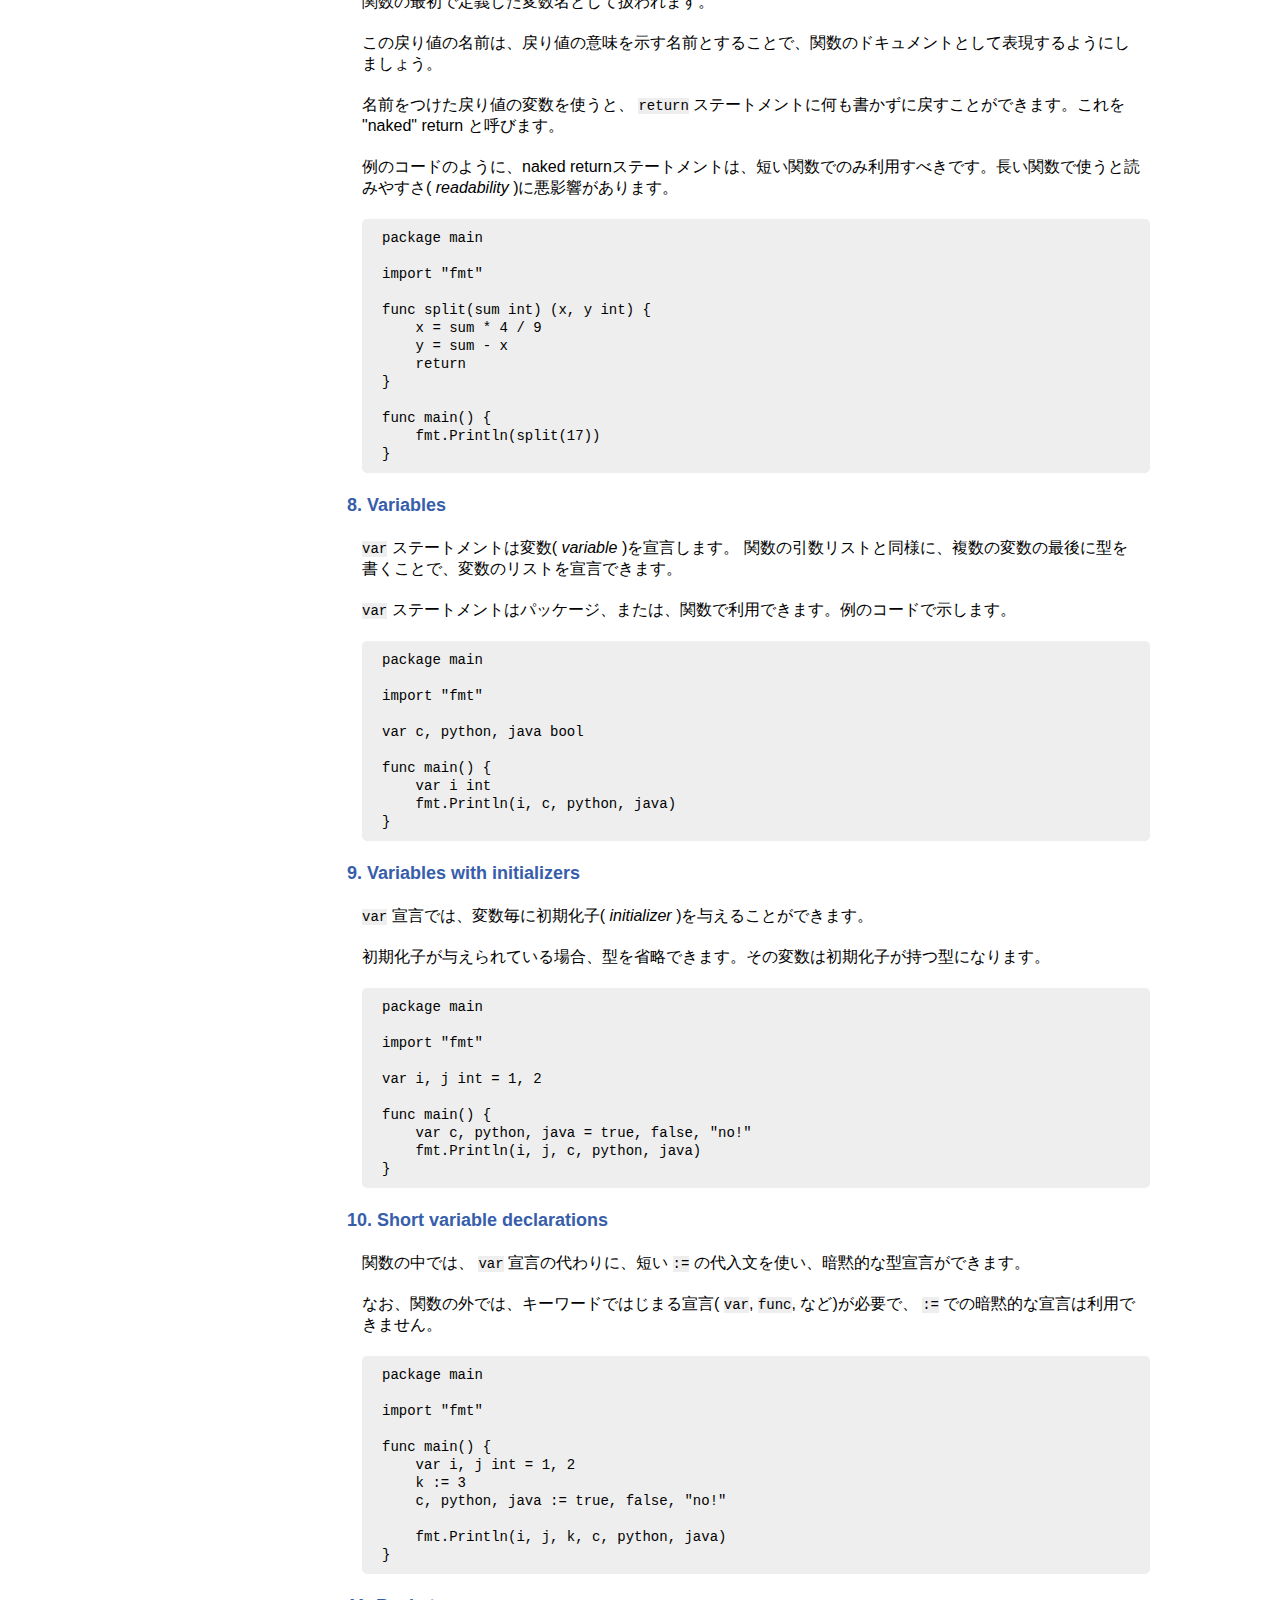
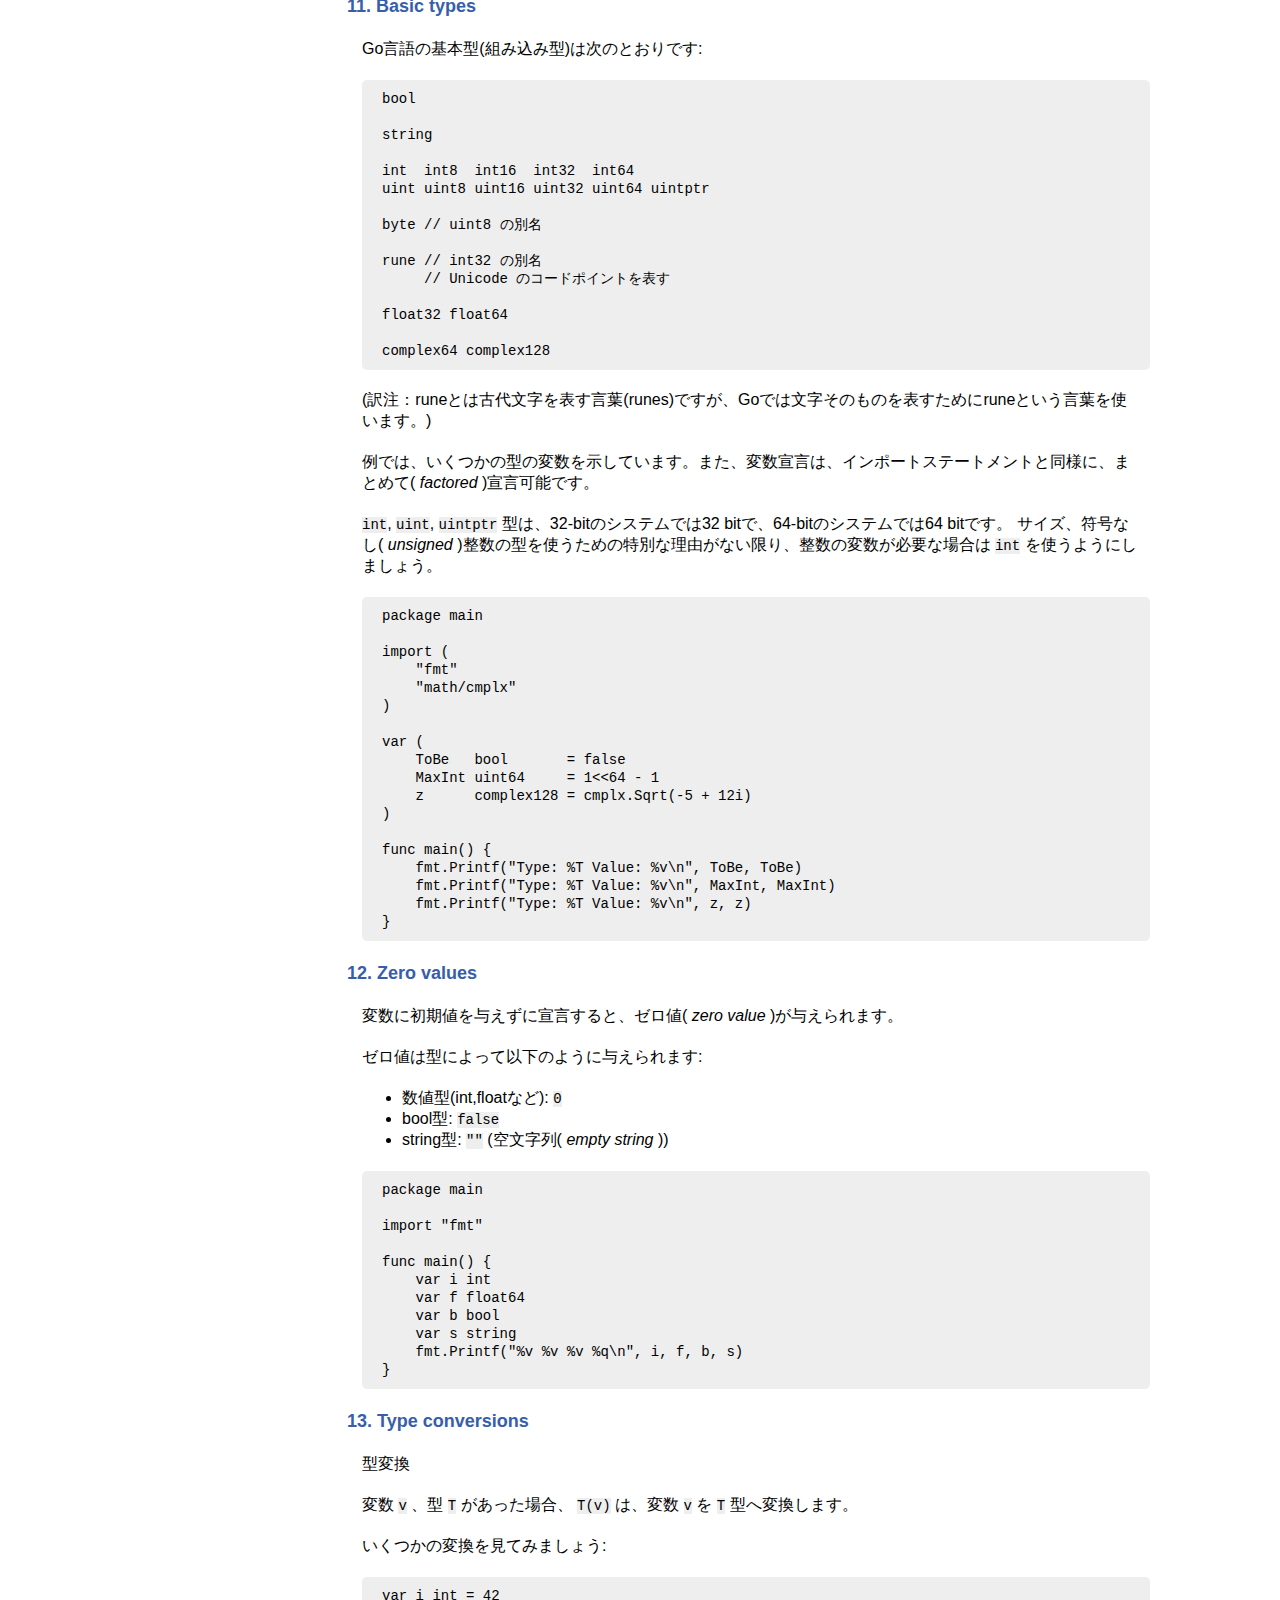
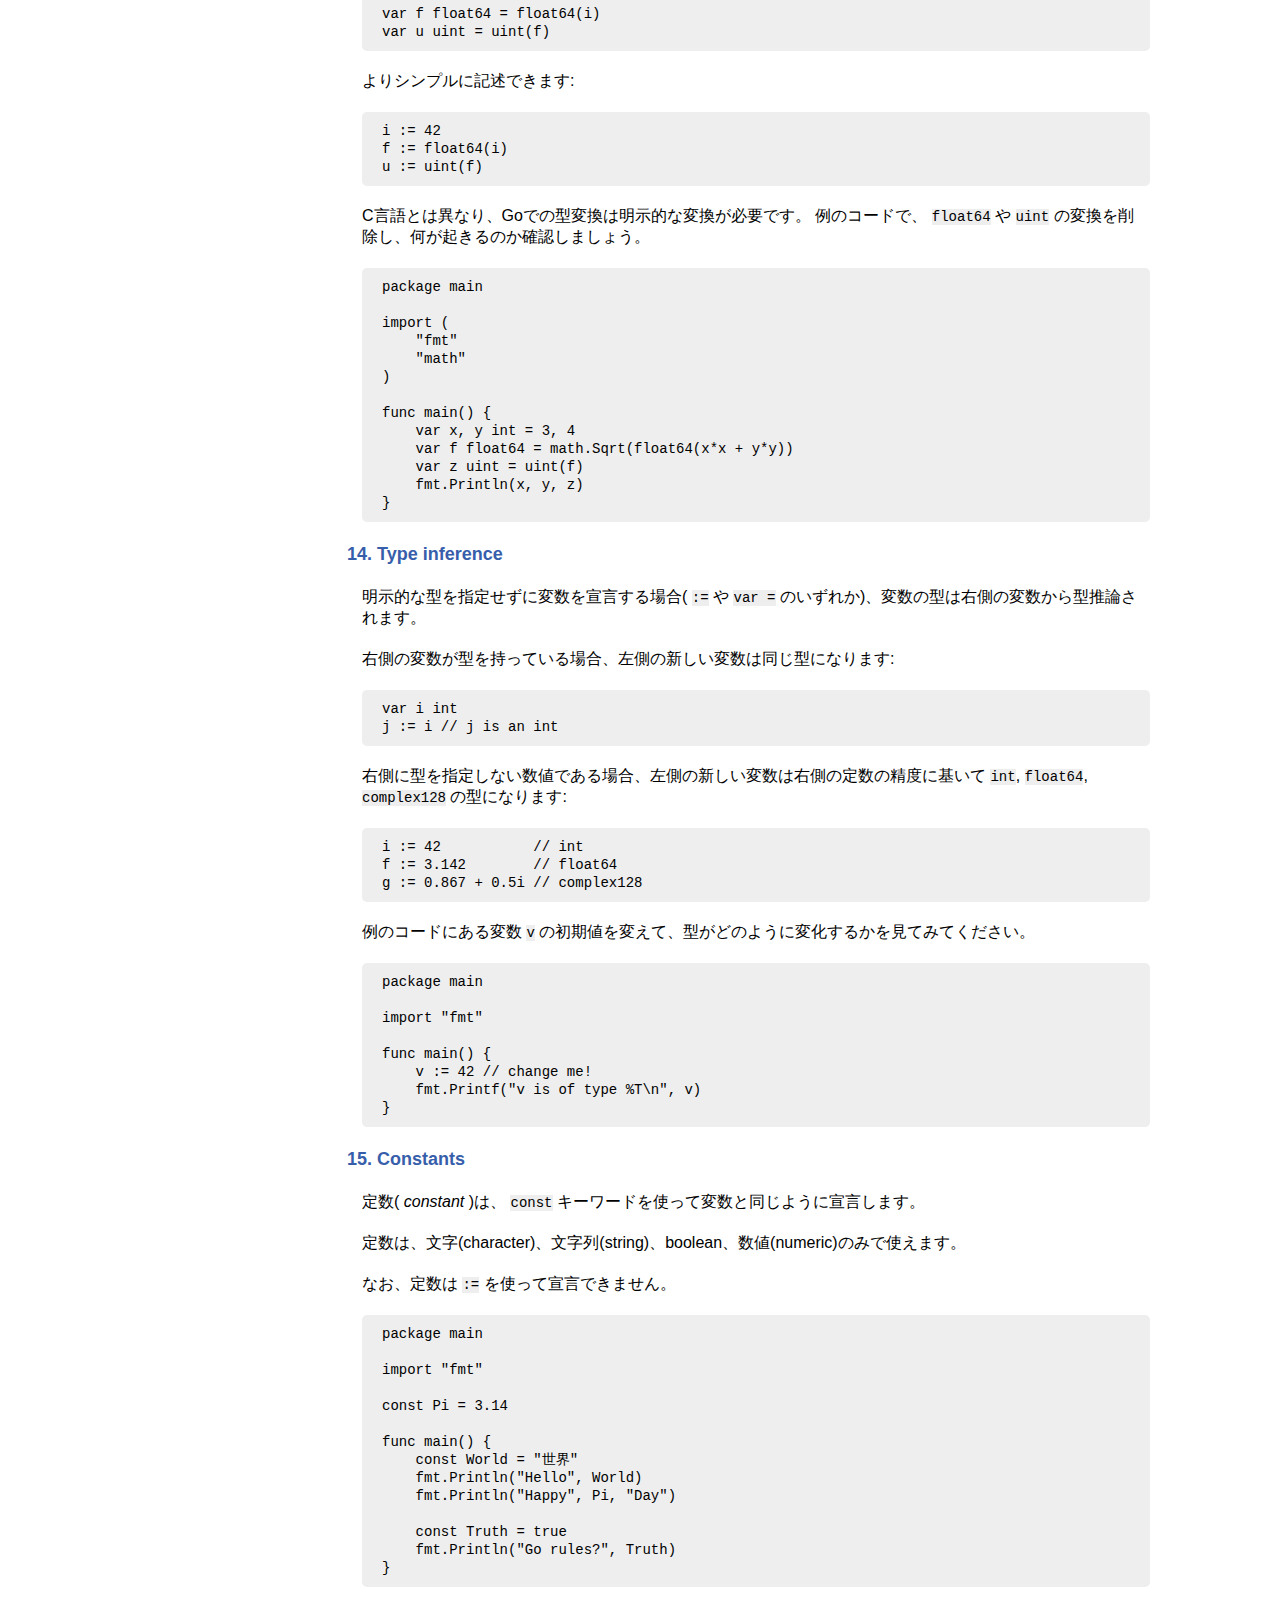
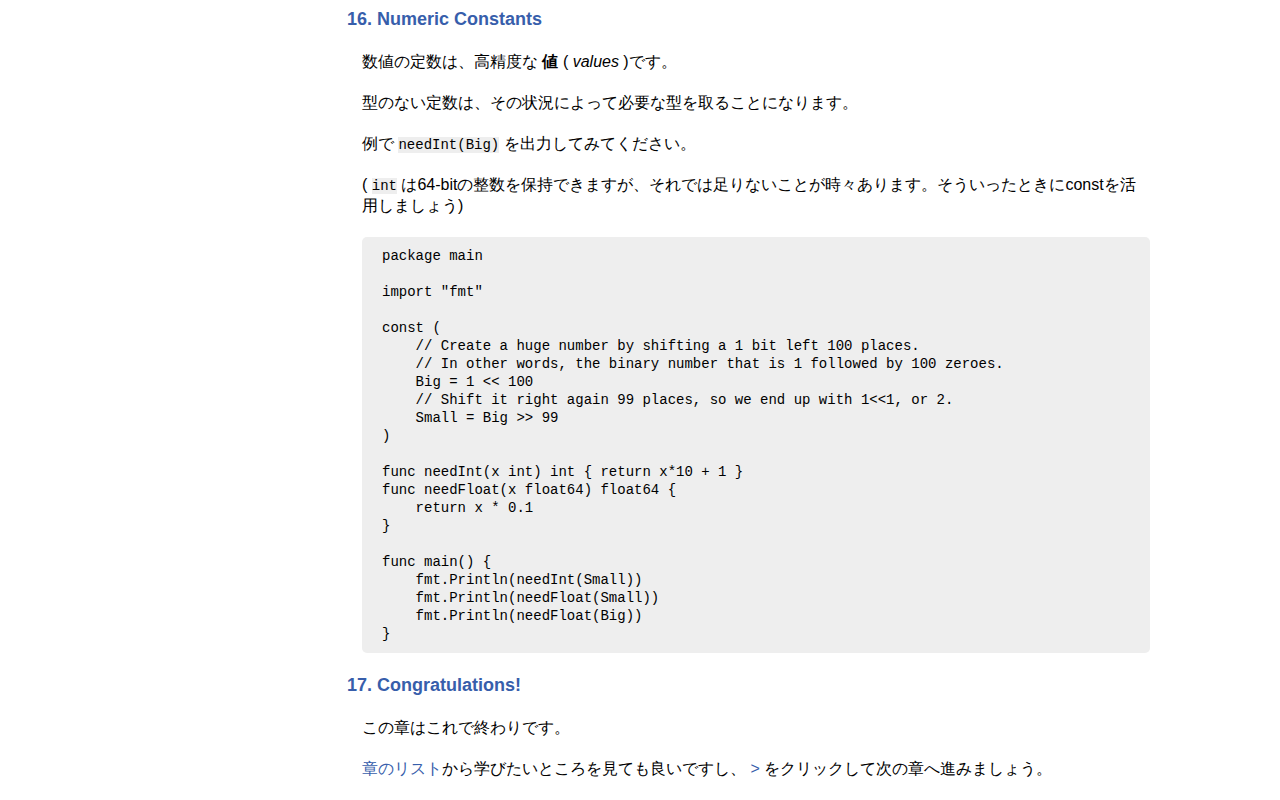
==== commit 6fd1229c: "tocをcontainerの外に出して目次がスクロールに追従するようにした" ====
--- a/html/basics.html
+++ b/html/basics.html
@@ -1,153 +1,157 @@
-
 <!DOCTYPE html>
 <html>
-  <head>
-    <title>Packages, variables, and functions.</title>
-    <link type="text/css" rel="stylesheet" href="article.css">
-    <meta charset='utf-8'>
-    <script>
-      
-      if (window["location"] && window["location"]["hostname"] == "talks.golang.org") {
-        var _gaq = _gaq || [];
-        _gaq.push(["_setAccount", "UA-11222381-6"]);
-        _gaq.push(["b._setAccount", "UA-49880327-6"]);
-        window.trackPageview = function() {
-          _gaq.push(["_trackPageview", location.pathname+location.hash]);
-          _gaq.push(["b._trackPageview", location.pathname+location.hash]);
-        };
-        window.trackPageview();
-        window.trackEvent = function(category, action, opt_label, opt_value, opt_noninteraction) {
-          _gaq.push(["_trackEvent", category, action, opt_label, opt_value, opt_noninteraction]);
-          _gaq.push(["b._trackEvent", category, action, opt_label, opt_value, opt_noninteraction]);
-        };
-      }
-    </script>
-  </head>
-
-  <body>
-    <div id="topbar" class="wide">
-      <div class="container">
-        <div id="heading">Packages, variables, and functions.
-          Go プログラムの基本的なコンポーネントを学びます。
-          
-            
-              <div class="author">
-                
-  
-  <p>
-    The Go Authors
-  </p>
-  
-<p class="link"><a href="https://golang.org" target="_blank">https://golang.org</a></p>
-              </div>
-            
-          
+
+<head>
+  <title>Packages, variables, and functions.</title>
+  <link type="text/css" rel="stylesheet" href="article.css">
+  <meta charset='utf-8'>
+  <script>
+
+    if (window["location"] && window["location"]["hostname"] == "talks.golang.org") {
+      var _gaq = _gaq || [];
+      _gaq.push(["_setAccount", "UA-11222381-6"]);
+      _gaq.push(["b._setAccount", "UA-49880327-6"]);
+      window.trackPageview = function () {
+        _gaq.push(["_trackPageview", location.pathname + location.hash]);
+        _gaq.push(["b._trackPageview", location.pathname + location.hash]);
+      };
+      window.trackPageview();
+      window.trackEvent = function (category, action, opt_label, opt_value, opt_noninteraction) {
+        _gaq.push(["_trackEvent", category, action, opt_label, opt_value, opt_noninteraction]);
+        _gaq.push(["b._trackEvent", category, action, opt_label, opt_value, opt_noninteraction]);
+      };
+    }
+  </script>
+</head>
+
+<body>
+  <div id="topbar" class="wide">
+    <div class="container">
+      <div id="heading">Packages, variables, and functions.
+        Go プログラムの基本的なコンポーネントを学びます。
+
+
+        <div class="author">
+
+
+          <p>
+            The Go Authors
+          </p>
+
+          <p class="link"><a href="https://golang.org" target="_blank">https://golang.org</a></p>
         </div>
+
+
       </div>
     </div>
-    <div id="page" class="wide">
-      <div class="container">
-        
-          <div id="toc" class="no-print">
-            <div id="tochead">Contents</div>
-            
-  <ul class="toc-outer">
-  
-    <li><a href="#TOC_1.">Packages</a></li>
-    
-  
-    <li><a href="#TOC_2.">Imports</a></li>
-    
-  
-    <li><a href="#TOC_3.">Exported names</a></li>
-    
-  
-    <li><a href="#TOC_4.">Functions</a></li>
-    
-  
-    <li><a href="#TOC_5.">Functions continued</a></li>
-    
-  
-    <li><a href="#TOC_6.">Multiple results</a></li>
-    
-  
-    <li><a href="#TOC_7.">Named return values</a></li>
-    
-  
-    <li><a href="#TOC_8.">Variables</a></li>
-    
-  
-    <li><a href="#TOC_9.">Variables with initializers</a></li>
-    
-  
-    <li><a href="#TOC_10.">Short variable declarations</a></li>
-    
-  
-    <li><a href="#TOC_11.">Basic types</a></li>
-    
-  
-    <li><a href="#TOC_12.">Zero values</a></li>
-    
-  
-    <li><a href="#TOC_13.">Type conversions</a></li>
-    
-  
-    <li><a href="#TOC_14.">Type inference</a></li>
-    
-  
-    <li><a href="#TOC_15.">Constants</a></li>
-    
-  
-    <li><a href="#TOC_16.">Numeric Constants</a></li>
-    
-  
-    <li><a href="#TOC_17.">Congratulations!</a></li>
-    
-  
-  </ul>
-
-          </div>
-        
-
-        
-          
-  <h1 id="TOC_1.">1. Packages</h1>
-  
-  
-  <p>
-    Goのプログラムは、パッケージ( <i>package</i> )で構成されます。
-  </p>
-  
-
-  
-  <p>
-    プログラムは <code>main</code> パッケージから開始されます。
-  </p>
-  
-
-  
-  <p>
-    このプログラムでは <code>&#34;fmt&#34;</code> と <code>&#34;math/rand&#34;</code> パッケージをインポート( <i>import</i> )しています。
-  </p>
-  
-
-  
-  <p>
-    規約で、パッケージ名はインポートパスの最後の要素と同じ名前になります。
-
-
-    例えば、インポートパスが <code>&#34;math/rand&#34;</code> のパッケージは、 <code>package rand</code> ステートメントで始まるファイル群で構成します。
-  </p>
-  
-
-  
-  <p>
-    (もしURLを含むインポートパスが &#34;golang.org/x/net/websocket&#34; だった場合は、 <code>package websocket</code> になります)
-  </p>
-  
-
-  <div class="code" >
-<pre><span num="3">package main</span>
+  </div>
+  <div id="page" class="wide">
+
+    <div id="toc" class="no-print">
+      <div id="tochead">Contents</div>
+
+      <ul class="toc-outer">
+
+        <li><a href="#TOC_1.">Packages</a></li>
+
+
+        <li><a href="#TOC_2.">Imports</a></li>
+
+
+        <li><a href="#TOC_3.">Exported names</a></li>
+
+
+        <li><a href="#TOC_4.">Functions</a></li>
+
+
+        <li><a href="#TOC_5.">Functions continued</a></li>
+
+
+        <li><a href="#TOC_6.">Multiple results</a></li>
+
+
+        <li><a href="#TOC_7.">Named return values</a></li>
+
+
+        <li><a href="#TOC_8.">Variables</a></li>
+
+
+        <li><a href="#TOC_9.">Variables with initializers</a></li>
+
+
+        <li><a href="#TOC_10.">Short variable declarations</a></li>
+
+
+        <li><a href="#TOC_11.">Basic types</a></li>
+
+
+        <li><a href="#TOC_12.">Zero values</a></li>
+
+
+        <li><a href="#TOC_13.">Type conversions</a></li>
+
+
+        <li><a href="#TOC_14.">Type inference</a></li>
+
+
+        <li><a href="#TOC_15.">Constants</a></li>
+
+
+        <li><a href="#TOC_16.">Numeric Constants</a></li>
+
+
+        <li><a href="#TOC_17.">Congratulations!</a></li>
+
+
+      </ul>
+
+    </div>
+
+
+    <div class="container">
+
+
+
+
+
+
+      <h1 id="TOC_1.">1. Packages</h1>
+
+
+      <p>
+        Goのプログラムは、パッケージ( <i>package</i> )で構成されます。
+      </p>
+
+
+
+      <p>
+        プログラムは <code>main</code> パッケージから開始されます。
+      </p>
+
+
+
+      <p>
+        このプログラムでは <code>&#34;fmt&#34;</code> と <code>&#34;math/rand&#34;</code> パッケージをインポート( <i>import</i> )しています。
+      </p>
+
+
+
+      <p>
+        規約で、パッケージ名はインポートパスの最後の要素と同じ名前になります。
+
+
+        例えば、インポートパスが <code>&#34;math/rand&#34;</code> のパッケージは、 <code>package rand</code> ステートメントで始まるファイル群で構成します。
+      </p>
+
+
+
+      <p>
+        (もしURLを含むインポートパスが &#34;golang.org/x/net/websocket&#34; だった場合は、 <code>package websocket</code> になります)
+      </p>
+
+
+      <div class="code">
+        <pre><span num="3">package main</span>
 <span num="4"></span>
 <span num="5">import (</span>
 <span num="6">    &#34;fmt&#34;</span>
@@ -158,44 +162,46 @@
 <span num="11">    fmt.Println(&#34;My favorite number is&#34;, rand.Intn(10))</span>
 <span num="12">}</span>
 </pre>
-</div>
-
-
-        
-          
-  <h1 id="TOC_2.">2. Imports</h1>
-  
-  
-  <p>
-    このコードでは、括弧でパッケージのインポートをグループ化し、factoredインポートステートメント( <i>factored import statement</i> )としています。
-  </p>
-  
-
-  
-  <p>
-    もちろん、複数のインポートステートメントで書くこともできます:
-  </p>
-  
-
-  
-  <div class="code"><pre>import &#34;fmt&#34;
-import &#34;math&#34;</pre></div>
-  
-
-  
-  <p>
-    ですが、先に示したfactoredインポートステートメントの方がより良いスタイルです。
-  </p>
-  
-
-  
-  <p>
-    訳注: ここの <i>factored</i> の意味は、「要素化、グループ化、整理済み」ということです。良い日本語募集中。
-  </p>
-  
-
-  <div class="code" >
-<pre><span num="3">package main</span>
+      </div>
+
+
+
+
+      <h1 id="TOC_2.">2. Imports</h1>
+
+
+      <p>
+        このコードでは、括弧でパッケージのインポートをグループ化し、factoredインポートステートメント( <i>factored import statement</i> )としています。
+      </p>
+
+
+
+      <p>
+        もちろん、複数のインポートステートメントで書くこともできます:
+      </p>
+
+
+
+      <div class="code">
+        <pre>import &#34;fmt&#34;
+import &#34;math&#34;</pre>
+      </div>
+
+
+
+      <p>
+        ですが、先に示したfactoredインポートステートメントの方がより良いスタイルです。
+      </p>
+
+
+
+      <p>
+        訳注: ここの <i>factored</i> の意味は、「要素化、グループ化、整理済み」ということです。良い日本語募集中。
+      </p>
+
+
+      <div class="code">
+        <pre><span num="3">package main</span>
 <span num="4"></span>
 <span num="5">import (</span>
 <span num="6">    &#34;fmt&#34;</span>
@@ -206,51 +212,51 @@
 <span num="11">    fmt.Printf(&#34;Now you have %g problems.&#34;, math.Sqrt(7))</span>
 <span num="12">}</span>
 </pre>
-</div>
-
-
-        
-          
-  <h1 id="TOC_3.">3. Exported names</h1>
-  
-  
-  <p>
-    Goでは、最初の文字が大文字で始まる名前は、外部のパッケージから参照できるエクスポート（公開）された名前( <i>exported name</i> )です。
-
-
-    例えば、 <code>Pi</code> は <code>math</code> パッケージでエクスポートされています。
-  </p>
-  
-
-  
-  <p>
-    小文字ではじまる <code>pi</code> や <code>hoge</code> などはエクスポートされていない名前です。
-  </p>
-  
-
-  
-  <p>
-    パッケージをインポートすると、そのパッケージがエクスポートしている名前を参照することができます。
-
-
-    エクスポートされていない名前(小文字ではじまる名前)は、外部のパッケージからアクセスすることはできません。
-  </p>
-  
-
-  
-  <p>
-    コードを実行し、エラーを確認してみましょう。
-  </p>
-  
-
-  
-  <p>
-    エラーを修正するために、 <code>math.pi</code> を <code>math.Pi</code> に書き換え、もう一度実行してみてください。
-  </p>
-  
-
-  <div class="code" >
-<pre><span num="3">package main</span>
+      </div>
+
+
+
+
+      <h1 id="TOC_3.">3. Exported names</h1>
+
+
+      <p>
+        Goでは、最初の文字が大文字で始まる名前は、外部のパッケージから参照できるエクスポート（公開）された名前( <i>exported name</i> )です。
+
+
+        例えば、 <code>Pi</code> は <code>math</code> パッケージでエクスポートされています。
+      </p>
+
+
+
+      <p>
+        小文字ではじまる <code>pi</code> や <code>hoge</code> などはエクスポートされていない名前です。
+      </p>
+
+
+
+      <p>
+        パッケージをインポートすると、そのパッケージがエクスポートしている名前を参照することができます。
+
+
+        エクスポートされていない名前(小文字ではじまる名前)は、外部のパッケージからアクセスすることはできません。
+      </p>
+
+
+
+      <p>
+        コードを実行し、エラーを確認してみましょう。
+      </p>
+
+
+
+      <p>
+        エラーを修正するために、 <code>math.pi</code> を <code>math.Pi</code> に書き換え、もう一度実行してみてください。
+      </p>
+
+
+      <div class="code">
+        <pre><span num="3">package main</span>
 <span num="4"></span>
 <span num="5">import (</span>
 <span num="6">    &#34;fmt&#34;</span>
@@ -261,39 +267,40 @@
 <span num="11">    fmt.Println(math.pi)</span>
 <span num="12">}</span>
 </pre>
-</div>
-
-
-        
-          
-  <h1 id="TOC_4.">4. Functions</h1>
-  
-  
-  <p>
-    関数は、0個以上の引数を取ることができます。
-  </p>
-  
-
-  
-  <p>
-    この例では、 <code>add</code> 関数は、 <code>int</code> 型の２つのパラメータを取ります。
-  </p>
-  
-
-  
-  <p>
-    変数名の <b>後ろ</b> に型名を書くことに注意してください。
-  </p>
-  
-
-  
-  <p>
-    (型をなぜこのように宣言するのか、についての詳細な情報は、 <a href="https://blog.golang.org/gos-declaration-syntax" target="_blank">記事「Go&#39;s declaration syntax」</a> を参照してください。)
-  </p>
-  
-
-  <div class="code" >
-<pre><span num="3">package main</span>
+      </div>
+
+
+
+
+      <h1 id="TOC_4.">4. Functions</h1>
+
+
+      <p>
+        関数は、0個以上の引数を取ることができます。
+      </p>
+
+
+
+      <p>
+        この例では、 <code>add</code> 関数は、 <code>int</code> 型の２つのパラメータを取ります。
+      </p>
+
+
+
+      <p>
+        変数名の <b>後ろ</b> に型名を書くことに注意してください。
+      </p>
+
+
+
+      <p>
+        (型をなぜこのように宣言するのか、についての詳細な情報は、 <a href="https://blog.golang.org/gos-declaration-syntax"
+          target="_blank">記事「Go&#39;s declaration syntax」</a> を参照してください。)
+      </p>
+
+
+      <div class="code">
+        <pre><span num="3">package main</span>
 <span num="4"></span>
 <span num="5">import &#34;fmt&#34;</span>
 <span num="6"></span>
@@ -305,47 +312,51 @@
 <span num="12">    fmt.Println(add(42, 13))</span>
 <span num="13">}</span>
 </pre>
-</div>
-
-
-        
-          
-  <h1 id="TOC_5.">5. Functions continued</h1>
-  
-  
-  <p>
-    関数の２つ以上の引数が同じ型である場合には、最後の型を残して省略して記述できます。
-  </p>
-  
-
-  
-  <p>
-    この例では、
-  </p>
-  
-
-  
-  <div class="code"><pre>x int, y int</pre></div>
-  
-
-  
-  <p>
-    を
-  </p>
-  
-
-  
-  <div class="code"><pre>x, y int</pre></div>
-  
-
-  
-  <p>
-    へ省略できます。
-  </p>
-  
-
-  <div class="code" >
-<pre><span num="3">package main</span>
+      </div>
+
+
+
+
+      <h1 id="TOC_5.">5. Functions continued</h1>
+
+
+      <p>
+        関数の２つ以上の引数が同じ型である場合には、最後の型を残して省略して記述できます。
+      </p>
+
+
+
+      <p>
+        この例では、
+      </p>
+
+
+
+      <div class="code">
+        <pre>x int, y int</pre>
+      </div>
+
+
+
+      <p>
+        を
+      </p>
+
+
+
+      <div class="code">
+        <pre>x, y int</pre>
+      </div>
+
+
+
+      <p>
+        へ省略できます。
+      </p>
+
+
+      <div class="code">
+        <pre><span num="3">package main</span>
 <span num="4"></span>
 <span num="5">import &#34;fmt&#34;</span>
 <span num="6"></span>
@@ -357,30 +368,30 @@
 <span num="12">    fmt.Println(add(42, 13))</span>
 <span num="13">}</span>
 </pre>
-</div>
-
-
-        
-          
-  <h1 id="TOC_6.">6. Multiple results</h1>
-  
-  
-  <p>
-    関数は複数の戻り値を返すことができます。
-  </p>
-  
-
-  
-  <p>
-    この <code>swap</code> 関数は2つの string を返します。
-
-
-    とても簡単に交換できますね！
-  </p>
-  
-
-  <div class="code" >
-<pre><span num="3">package main</span>
+      </div>
+
+
+
+
+      <h1 id="TOC_6.">6. Multiple results</h1>
+
+
+      <p>
+        関数は複数の戻り値を返すことができます。
+      </p>
+
+
+
+      <p>
+        この <code>swap</code> 関数は2つの string を返します。
+
+
+        とても簡単に交換できますね！
+      </p>
+
+
+      <div class="code">
+        <pre><span num="3">package main</span>
 <span num="4"></span>
 <span num="5">import &#34;fmt&#34;</span>
 <span num="6"></span>
@@ -393,39 +404,39 @@
 <span num="13">    fmt.Println(a, b)</span>
 <span num="14">}</span>
 </pre>
-</div>
-
-
-        
-          
-  <h1 id="TOC_7.">7. Named return values</h1>
-  
-  
-  <p>
-    Goでの戻り値となる変数に名前をつける( <i>named return value</i> )ことができます。戻り値に名前をつけると、関数の最初で定義した変数名として扱われます。
-  </p>
-  
-
-  
-  <p>
-    この戻り値の名前は、戻り値の意味を示す名前とすることで、関数のドキュメントとして表現するようにしましょう。
-  </p>
-  
-
-  
-  <p>
-    名前をつけた戻り値の変数を使うと、 <code>return</code> ステートメントに何も書かずに戻すことができます。これを &#34;naked&#34; return と呼びます。
-  </p>
-  
-
-  
-  <p>
-    例のコードのように、naked returnステートメントは、短い関数でのみ利用すべきです。長い関数で使うと読みやすさ( <i>readability</i> )に悪影響があります。
-  </p>
-  
-
-  <div class="code" >
-<pre><span num="3">package main</span>
+      </div>
+
+
+
+
+      <h1 id="TOC_7.">7. Named return values</h1>
+
+
+      <p>
+        Goでの戻り値となる変数に名前をつける( <i>named return value</i> )ことができます。戻り値に名前をつけると、関数の最初で定義した変数名として扱われます。
+      </p>
+
+
+
+      <p>
+        この戻り値の名前は、戻り値の意味を示す名前とすることで、関数のドキュメントとして表現するようにしましょう。
+      </p>
+
+
+
+      <p>
+        名前をつけた戻り値の変数を使うと、 <code>return</code> ステートメントに何も書かずに戻すことができます。これを &#34;naked&#34; return と呼びます。
+      </p>
+
+
+
+      <p>
+        例のコードのように、naked returnステートメントは、短い関数でのみ利用すべきです。長い関数で使うと読みやすさ( <i>readability</i> )に悪影響があります。
+      </p>
+
+
+      <div class="code">
+        <pre><span num="3">package main</span>
 <span num="4"></span>
 <span num="5">import &#34;fmt&#34;</span>
 <span num="6"></span>
@@ -439,30 +450,30 @@
 <span num="14">    fmt.Println(split(17))</span>
 <span num="15">}</span>
 </pre>
-</div>
-
-
-        
-          
-  <h1 id="TOC_8.">8. Variables</h1>
-  
-  
-  <p>
-    <code>var</code> ステートメントは変数( <i>variable</i> )を宣言します。
-
-
-    関数の引数リストと同様に、複数の変数の最後に型を書くことで、変数のリストを宣言できます。
-  </p>
-  
-
-  
-  <p>
-    <code>var</code> ステートメントはパッケージ、または、関数で利用できます。例のコードで示します。
-  </p>
-  
-
-  <div class="code" >
-<pre><span num="3">package main</span>
+      </div>
+
+
+
+
+      <h1 id="TOC_8.">8. Variables</h1>
+
+
+      <p>
+        <code>var</code> ステートメントは変数( <i>variable</i> )を宣言します。
+
+
+        関数の引数リストと同様に、複数の変数の最後に型を書くことで、変数のリストを宣言できます。
+      </p>
+
+
+
+      <p>
+        <code>var</code> ステートメントはパッケージ、または、関数で利用できます。例のコードで示します。
+      </p>
+
+
+      <div class="code">
+        <pre><span num="3">package main</span>
 <span num="4"></span>
 <span num="5">import &#34;fmt&#34;</span>
 <span num="6"></span>
@@ -473,27 +484,27 @@
 <span num="11">    fmt.Println(i, c, python, java)</span>
 <span num="12">}</span>
 </pre>
-</div>
-
-
-        
-          
-  <h1 id="TOC_9.">9. Variables with initializers</h1>
-  
-  
-  <p>
-    <code>var</code> 宣言では、変数毎に初期化子( <i>initializer</i> )を与えることができます。
-  </p>
-  
-
-  
-  <p>
-    初期化子が与えられている場合、型を省略できます。その変数は初期化子が持つ型になります。
-  </p>
-  
-
-  <div class="code" >
-<pre><span num="3">package main</span>
+      </div>
+
+
+
+
+      <h1 id="TOC_9.">9. Variables with initializers</h1>
+
+
+      <p>
+        <code>var</code> 宣言では、変数毎に初期化子( <i>initializer</i> )を与えることができます。
+      </p>
+
+
+
+      <p>
+        初期化子が与えられている場合、型を省略できます。その変数は初期化子が持つ型になります。
+      </p>
+
+
+      <div class="code">
+        <pre><span num="3">package main</span>
 <span num="4"></span>
 <span num="5">import &#34;fmt&#34;</span>
 <span num="6"></span>
@@ -504,27 +515,27 @@
 <span num="11">    fmt.Println(i, j, c, python, java)</span>
 <span num="12">}</span>
 </pre>
-</div>
-
-
-        
-          
-  <h1 id="TOC_10.">10. Short variable declarations</h1>
-  
-  
-  <p>
-    関数の中では、 <code>var</code> 宣言の代わりに、短い <code>:=</code> の代入文を使い、暗黙的な型宣言ができます。
-  </p>
-  
-
-  
-  <p>
-    なお、関数の外では、キーワードではじまる宣言( <code>var</code>, <code>func</code>, など)が必要で、 <code>:=</code> での暗黙的な宣言は利用できません。
-  </p>
-  
-
-  <div class="code" >
-<pre><span num="3">package main</span>
+      </div>
+
+
+
+
+      <h1 id="TOC_10.">10. Short variable declarations</h1>
+
+
+      <p>
+        関数の中では、 <code>var</code> 宣言の代わりに、短い <code>:=</code> の代入文を使い、暗黙的な型宣言ができます。
+      </p>
+
+
+
+      <p>
+        なお、関数の外では、キーワードではじまる宣言( <code>var</code>, <code>func</code>, など)が必要で、 <code>:=</code> での暗黙的な宣言は利用できません。
+      </p>
+
+
+      <div class="code">
+        <pre><span num="3">package main</span>
 <span num="4"></span>
 <span num="5">import &#34;fmt&#34;</span>
 <span num="6"></span>
@@ -536,21 +547,22 @@
 <span num="12">    fmt.Println(i, j, k, c, python, java)</span>
 <span num="13">}</span>
 </pre>
-</div>
-
-
-        
-          
-  <h1 id="TOC_11.">11. Basic types</h1>
-  
-  
-  <p>
-    Go言語の基本型(組み込み型)は次のとおりです:
-  </p>
-  
-
-  
-  <div class="code"><pre>bool
+      </div>
+
+
+
+
+      <h1 id="TOC_11.">11. Basic types</h1>
+
+
+      <p>
+        Go言語の基本型(組み込み型)は次のとおりです:
+      </p>
+
+
+
+      <div class="code">
+        <pre>bool
 
 string
 
@@ -564,32 +576,33 @@
 
 float32 float64
 
-complex64 complex128</pre></div>
-  
-
-  
-  <p>
-    (訳注：runeとは古代文字を表す言葉(runes)ですが、Goでは文字そのものを表すためにruneという言葉を使います。)
-  </p>
-  
-
-  
-  <p>
-    例では、いくつかの型の変数を示しています。また、変数宣言は、インポートステートメントと同様に、まとめて( <i>factored</i> )宣言可能です。
-  </p>
-  
-
-  
-  <p>
-    <code>int</code>, <code>uint</code>, <code>uintptr</code> 型は、32-bitのシステムでは32 bitで、64-bitのシステムでは64 bitです。
-
-
-    サイズ、符号なし( <i>unsigned</i> )整数の型を使うための特別な理由がない限り、整数の変数が必要な場合は <code>int</code> を使うようにしましょう。
-  </p>
-  
-
-  <div class="code" >
-<pre><span num="3">package main</span>
+complex64 complex128</pre>
+      </div>
+
+
+
+      <p>
+        (訳注：runeとは古代文字を表す言葉(runes)ですが、Goでは文字そのものを表すためにruneという言葉を使います。)
+      </p>
+
+
+
+      <p>
+        例では、いくつかの型の変数を示しています。また、変数宣言は、インポートステートメントと同様に、まとめて( <i>factored</i> )宣言可能です。
+      </p>
+
+
+
+      <p>
+        <code>int</code>, <code>uint</code>, <code>uintptr</code> 型は、32-bitのシステムでは32 bitで、64-bitのシステムでは64 bitです。
+
+
+        サイズ、符号なし( <i>unsigned</i> )整数の型を使うための特別な理由がない限り、整数の変数が必要な場合は <code>int</code> を使うようにしましょう。
+      </p>
+
+
+      <div class="code">
+        <pre><span num="3">package main</span>
 <span num="4"></span>
 <span num="5">import (</span>
 <span num="6">    &#34;fmt&#34;</span>
@@ -608,37 +621,37 @@
 <span num="19">    fmt.Printf(&#34;Type: %T Value: %v\n&#34;, z, z)</span>
 <span num="20">}</span>
 </pre>
-</div>
-
-
-        
-          
-  <h1 id="TOC_12.">12. Zero values</h1>
-  
-  
-  <p>
-    変数に初期値を与えずに宣言すると、ゼロ値( <i>zero value</i> )が与えられます。
-  </p>
-  
-
-  
-  <p>
-    ゼロ値は型によって以下のように与えられます:
-  </p>
-  
-
-  <ul>
-  
-    <li>数値型(int,floatなど): <code>0</code></li>
-  
-    <li>bool型: <code>false</code></li>
-  
-    <li>string型: <code>&#34;&#34;</code> (空文字列( <i>empty string</i> ))</li>
-  
-  </ul>
-
-  <div class="code" >
-<pre><span num="3">package main</span>
+      </div>
+
+
+
+
+      <h1 id="TOC_12.">12. Zero values</h1>
+
+
+      <p>
+        変数に初期値を与えずに宣言すると、ゼロ値( <i>zero value</i> )が与えられます。
+      </p>
+
+
+
+      <p>
+        ゼロ値は型によって以下のように与えられます:
+      </p>
+
+
+      <ul>
+
+        <li>数値型(int,floatなど): <code>0</code></li>
+
+        <li>bool型: <code>false</code></li>
+
+        <li>string型: <code>&#34;&#34;</code> (空文字列( <i>empty string</i> ))</li>
+
+      </ul>
+
+      <div class="code">
+        <pre><span num="3">package main</span>
 <span num="4"></span>
 <span num="5">import &#34;fmt&#34;</span>
 <span num="6"></span>
@@ -650,60 +663,64 @@
 <span num="12">    fmt.Printf(&#34;%v %v %v %q\n&#34;, i, f, b, s)</span>
 <span num="13">}</span>
 </pre>
-</div>
-
-
-        
-          
-  <h1 id="TOC_13.">13. Type conversions</h1>
-  
-  
-  <p>
-    型変換
-  </p>
-  
-
-  
-  <p>
-    変数 <code>v</code> 、型 <code>T</code> があった場合、 <code>T(v)</code> は、変数 <code>v</code> を <code>T</code> 型へ変換します。
-  </p>
-  
-
-  
-  <p>
-    いくつかの変換を見てみましょう:
-  </p>
-  
-
-  
-  <div class="code"><pre>var i int = 42
+      </div>
+
+
+
+
+      <h1 id="TOC_13.">13. Type conversions</h1>
+
+
+      <p>
+        型変換
+      </p>
+
+
+
+      <p>
+        変数 <code>v</code> 、型 <code>T</code> があった場合、 <code>T(v)</code> は、変数 <code>v</code> を <code>T</code> 型へ変換します。
+      </p>
+
+
+
+      <p>
+        いくつかの変換を見てみましょう:
+      </p>
+
+
+
+      <div class="code">
+        <pre>var i int = 42
 var f float64 = float64(i)
-var u uint = uint(f)</pre></div>
-  
-
-  
-  <p>
-    よりシンプルに記述できます:
-  </p>
-  
-
-  
-  <div class="code"><pre>i := 42
+var u uint = uint(f)</pre>
+      </div>
+
+
+
+      <p>
+        よりシンプルに記述できます:
+      </p>
+
+
+
+      <div class="code">
+        <pre>i := 42
 f := float64(i)
-u := uint(f)</pre></div>
-  
-
-  
-  <p>
-    C言語とは異なり、Goでの型変換は明示的な変換が必要です。
-
-
-    例のコードで、 <code>float64</code> や <code>uint</code> の変換を削除し、何が起きるのか確認しましょう。
-  </p>
-  
-
-  <div class="code" >
-<pre><span num="3">package main</span>
+u := uint(f)</pre>
+      </div>
+
+
+
+      <p>
+        C言語とは異なり、Goでの型変換は明示的な変換が必要です。
+
+
+        例のコードで、 <code>float64</code> や <code>uint</code> の変換を削除し、何が起きるのか確認しましょう。
+      </p>
+
+
+      <div class="code">
+        <pre><span num="3">package main</span>
 <span num="4"></span>
 <span num="5">import (</span>
 <span num="6">    &#34;fmt&#34;</span>
@@ -717,50 +734,54 @@
 <span num="14">    fmt.Println(x, y, z)</span>
 <span num="15">}</span>
 </pre>
-</div>
-
-
-        
-          
-  <h1 id="TOC_14.">14. Type inference</h1>
-  
-  
-  <p>
-    明示的な型を指定せずに変数を宣言する場合( <code>:=</code> や <code>var =</code> のいずれか)、変数の型は右側の変数から型推論されます。
-  </p>
-  
-
-  
-  <p>
-    右側の変数が型を持っている場合、左側の新しい変数は同じ型になります:
-  </p>
-  
-
-  
-  <div class="code"><pre>var i int
-j := i // j is an int</pre></div>
-  
-
-  
-  <p>
-    右側に型を指定しない数値である場合、左側の新しい変数は右側の定数の精度に基いて <code>int</code>, <code>float64</code>, <code>complex128</code> の型になります:
-  </p>
-  
-
-  
-  <div class="code"><pre>i := 42           // int
+      </div>
+
+
+
+
+      <h1 id="TOC_14.">14. Type inference</h1>
+
+
+      <p>
+        明示的な型を指定せずに変数を宣言する場合( <code>:=</code> や <code>var =</code> のいずれか)、変数の型は右側の変数から型推論されます。
+      </p>
+
+
+
+      <p>
+        右側の変数が型を持っている場合、左側の新しい変数は同じ型になります:
+      </p>
+
+
+
+      <div class="code">
+        <pre>var i int
+j := i // j is an int</pre>
+      </div>
+
+
+
+      <p>
+        右側に型を指定しない数値である場合、左側の新しい変数は右側の定数の精度に基いて <code>int</code>, <code>float64</code>, <code>complex128</code> の型になります:
+      </p>
+
+
+
+      <div class="code">
+        <pre>i := 42           // int
 f := 3.142        // float64
-g := 0.867 &#43; 0.5i // complex128</pre></div>
-  
-
-  
-  <p>
-    例のコードにある変数 <code>v</code> の初期値を変えて、型がどのように変化するかを見てみてください。
-  </p>
-  
-
-  <div class="code" >
-<pre><span num="3">package main</span>
+g := 0.867 &#43; 0.5i // complex128</pre>
+      </div>
+
+
+
+      <p>
+        例のコードにある変数 <code>v</code> の初期値を変えて、型がどのように変化するかを見てみてください。
+      </p>
+
+
+      <div class="code">
+        <pre><span num="3">package main</span>
 <span num="4"></span>
 <span num="5">import &#34;fmt&#34;</span>
 <span num="6"></span>
@@ -769,33 +790,33 @@
 <span num="9">    fmt.Printf(&#34;v is of type %T\n&#34;, v)</span>
 <span num="10">}</span>
 </pre>
-</div>
-
-
-        
-          
-  <h1 id="TOC_15.">15. Constants</h1>
-  
-  
-  <p>
-    定数( <i>constant</i> )は、 <code>const</code> キーワードを使って変数と同じように宣言します。
-  </p>
-  
-
-  
-  <p>
-    定数は、文字(character)、文字列(string)、boolean、数値(numeric)のみで使えます。
-  </p>
-  
-
-  
-  <p>
-    なお、定数は <code>:=</code> を使って宣言できません。
-  </p>
-  
-
-  <div class="code" >
-<pre><span num="3">package main</span>
+      </div>
+
+
+
+
+      <h1 id="TOC_15.">15. Constants</h1>
+
+
+      <p>
+        定数( <i>constant</i> )は、 <code>const</code> キーワードを使って変数と同じように宣言します。
+      </p>
+
+
+
+      <p>
+        定数は、文字(character)、文字列(string)、boolean、数値(numeric)のみで使えます。
+      </p>
+
+
+
+      <p>
+        なお、定数は <code>:=</code> を使って宣言できません。
+      </p>
+
+
+      <div class="code">
+        <pre><span num="3">package main</span>
 <span num="4"></span>
 <span num="5">import &#34;fmt&#34;</span>
 <span num="6"></span>
@@ -810,39 +831,39 @@
 <span num="15">    fmt.Println(&#34;Go rules?&#34;, Truth)</span>
 <span num="16">}</span>
 </pre>
-</div>
-
-
-        
-          
-  <h1 id="TOC_16.">16. Numeric Constants</h1>
-  
-  
-  <p>
-    数値の定数は、高精度な <b>値</b> ( <i>values</i> )です。
-  </p>
-  
-
-  
-  <p>
-    型のない定数は、その状況によって必要な型を取ることになります。
-  </p>
-  
-
-  
-  <p>
-    例で <code>needInt(Big)</code> を出力してみてください。
-  </p>
-  
-
-  
-  <p>
-    ( <code>int</code> は64-bitの整数を保持できますが、それでは足りないことが時々あります。そういったときにconstを活用しましょう)
-  </p>
-  
-
-  <div class="code" >
-<pre><span num="3">package main</span>
+      </div>
+
+
+
+
+      <h1 id="TOC_16.">16. Numeric Constants</h1>
+
+
+      <p>
+        数値の定数は、高精度な <b>値</b> ( <i>values</i> )です。
+      </p>
+
+
+
+      <p>
+        型のない定数は、その状況によって必要な型を取ることになります。
+      </p>
+
+
+
+      <p>
+        例で <code>needInt(Big)</code> を出力してみてください。
+      </p>
+
+
+
+      <p>
+        ( <code>int</code> は64-bitの整数を保持できますが、それでは足りないことが時々あります。そういったときにconstを活用しましょう)
+      </p>
+
+
+      <div class="code">
+        <pre><span num="3">package main</span>
 <span num="4"></span>
 <span num="5">import &#34;fmt&#34;</span>
 <span num="6"></span>
@@ -865,45 +886,46 @@
 <span num="23">    fmt.Println(needFloat(Big))</span>
 <span num="24">}</span>
 </pre>
-</div>
-
-
-        
-          
-  <h1 id="TOC_17.">17. Congratulations!</h1>
-  
-  
-  <p>
-    この章はこれで終わりです。
-  </p>
-  
-
-  
-  <p>
-    <a href="/list" target="_self">章のリスト</a>から学びたいところを見ても良いですし、
-
-
-    <a href="javascript:click(&#39;.next-page&#39;)" target="_self">&gt;</a> をクリックして次の章へ進みましょう。
-  </p>
-  
-
-
-        
-
-      </div>
+      </div>
+
+
+
+
+      <h1 id="TOC_17.">17. Congratulations!</h1>
+
+
+      <p>
+        この章はこれで終わりです。
+      </p>
+
+
+
+      <p>
+        <a href="/list" target="_self">章のリスト</a>から学びたいところを見ても良いですし、
+
+
+        <a href="javascript:click(&#39;.next-page&#39;)" target="_self">&gt;</a> をクリックして次の章へ進みましょう。
+      </p>
+
+
+
+
+
     </div>
-
-    
-
-    <script>
-      (function() {
-        
-        if (window["location"] && window["location"]["hostname"] == "talks.golang.org") {
-          var ga = document.createElement("script"); ga.type = "text/javascript"; ga.async = true;
-          ga.src = ("https:" == document.location.protocol ? "https://ssl" : "http://www") + ".google-analytics.com/ga.js";
-          var s = document.getElementsByTagName("script")[0]; s.parentNode.insertBefore(ga, s);
-        }
-      })();
-    </script>
-  </body>
-</html>
+  </div>
+
+
+
+  <script>
+    (function () {
+
+      if (window["location"] && window["location"]["hostname"] == "talks.golang.org") {
+        var ga = document.createElement("script"); ga.type = "text/javascript"; ga.async = true;
+        ga.src = ("https:" == document.location.protocol ? "https://ssl" : "http://www") + ".google-analytics.com/ga.js";
+        var s = document.getElementsByTagName("script")[0]; s.parentNode.insertBefore(ga, s);
+      }
+    })();
+  </script>
+</body>
+
+</html>--- a/html/article.css
+++ b/html/article.css
@@ -1,12 +1,14 @@
 body {
-  margin: 0;
+  margin: 0 auto;
   font-family: Helvetica, Arial, sans-serif;
   font-size: 16px;
+  width: 1080px;
 }
 pre,
 code {
   font-family: Menlo, monospace;
   font-size: 14px;
+  background-color: #eee;
 }
 pre {
   line-height: 18px;
@@ -74,6 +76,7 @@
 }
 div#page {
   width: 100%;
+  display: flex;
 }
 div#page > .container,
 div#topbar > .container {
@@ -81,7 +84,6 @@
   margin-left: auto;
   margin-right: auto;
   padding: 0 20px;
-  width: 900px;
 }
 div#page.wide > .container,
 div#topbar.wide > .container {
@@ -102,7 +104,8 @@
 
 div.code,
 div.output {
-  margin: 20px 20px 20px 40px;
+  margin: 10px 10px 10px 20px;
+  padding: 10px 10px 10px 20px;
   -webkit-border-radius: 5px;
   -moz-border-radius: 5px;
   border-radius: 5px;
@@ -113,7 +116,7 @@
 }
 
 div.code {
-  background: white;
+  background-color: #eee;
 }
 div.output {
   background: black;
@@ -135,20 +138,23 @@
   margin-left: 0;
   margin-bottom: 10px;
 }
-
-#toc {
-  float: right;
+div#toc {
   margin: 0px 10px;
   padding: 10px;
   border: 1px solid #e5ecf9;
   background-color: #eee;
   box-shadow: 3px 3px 2px #888888;
 
-  max-width: 33%;
+  width: 180px;
 
   -webkit-border-radius: 5px;
   -moz-border-radius: 5px;
   border-radius: 5px;
+
+  top: 0;
+  height: 100%;
+  position: sticky;
+  flex-shrink: 0;
 }
 
 #tochead {
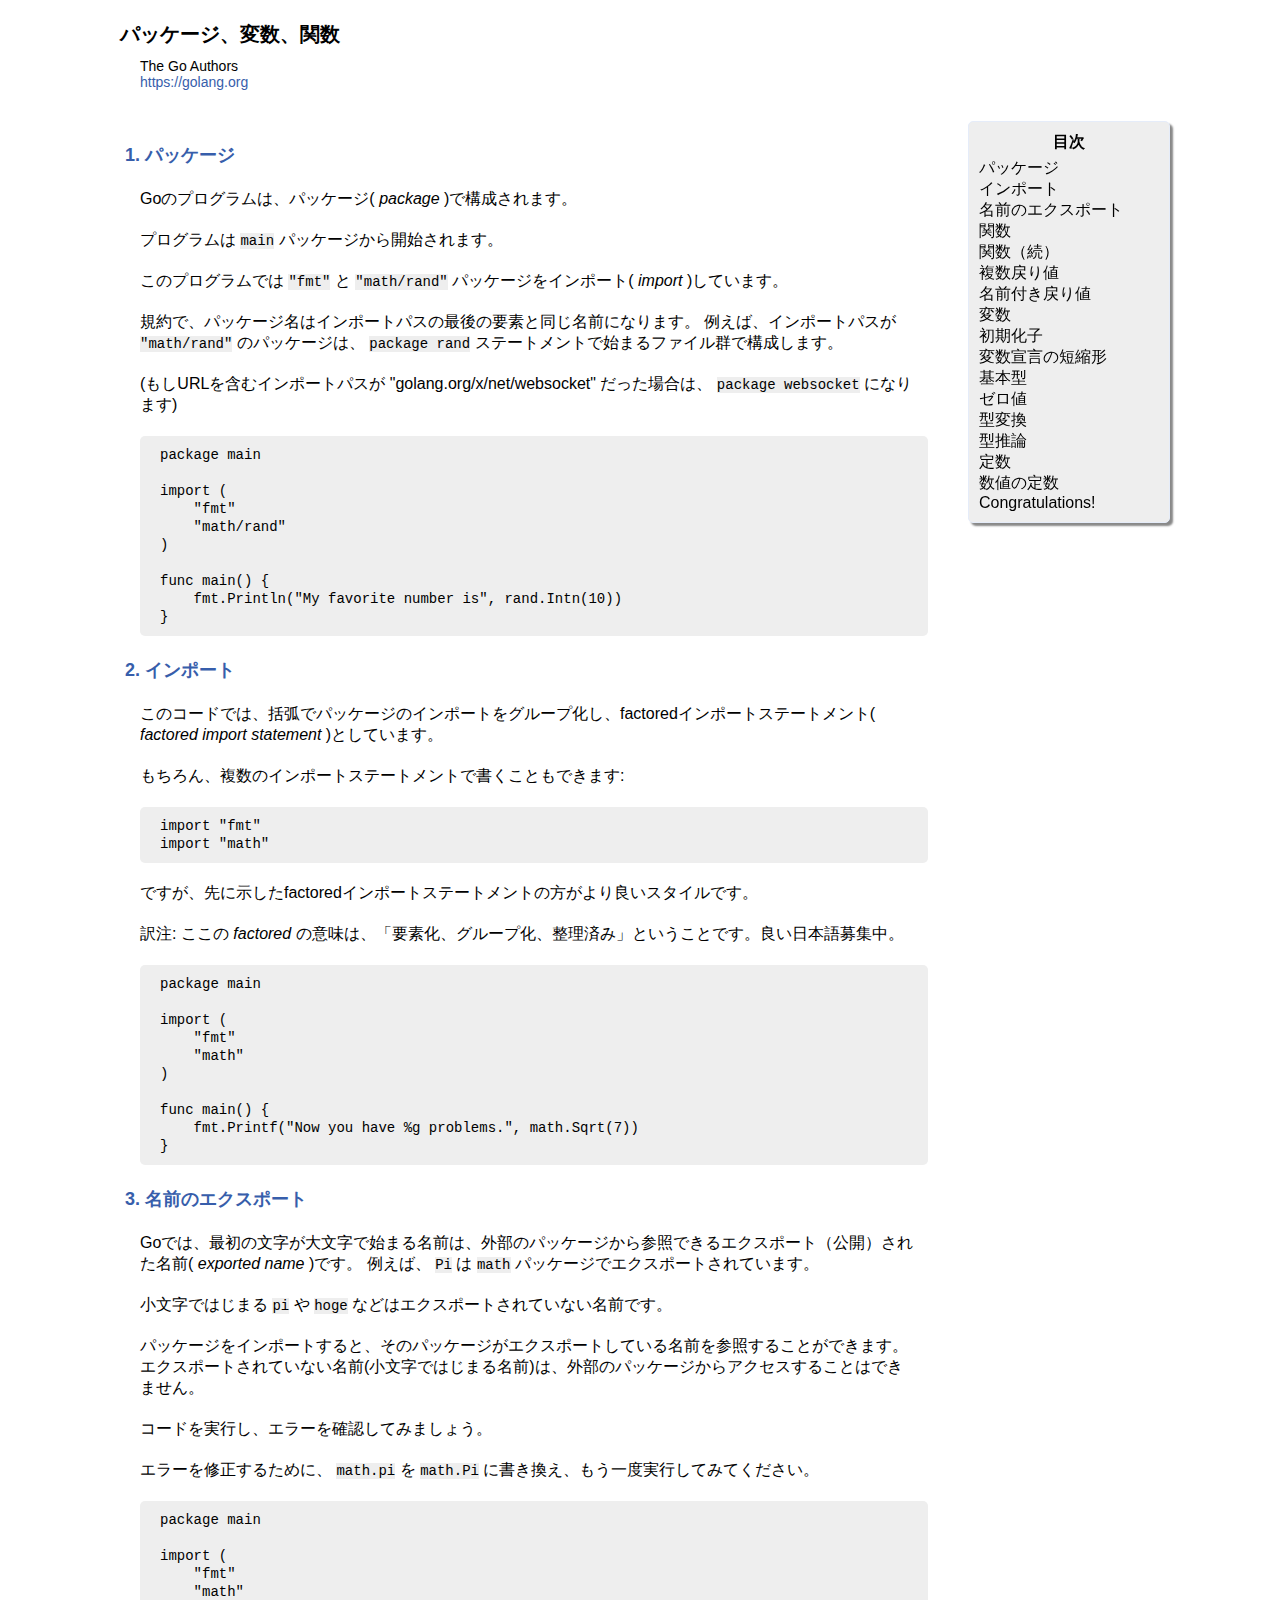
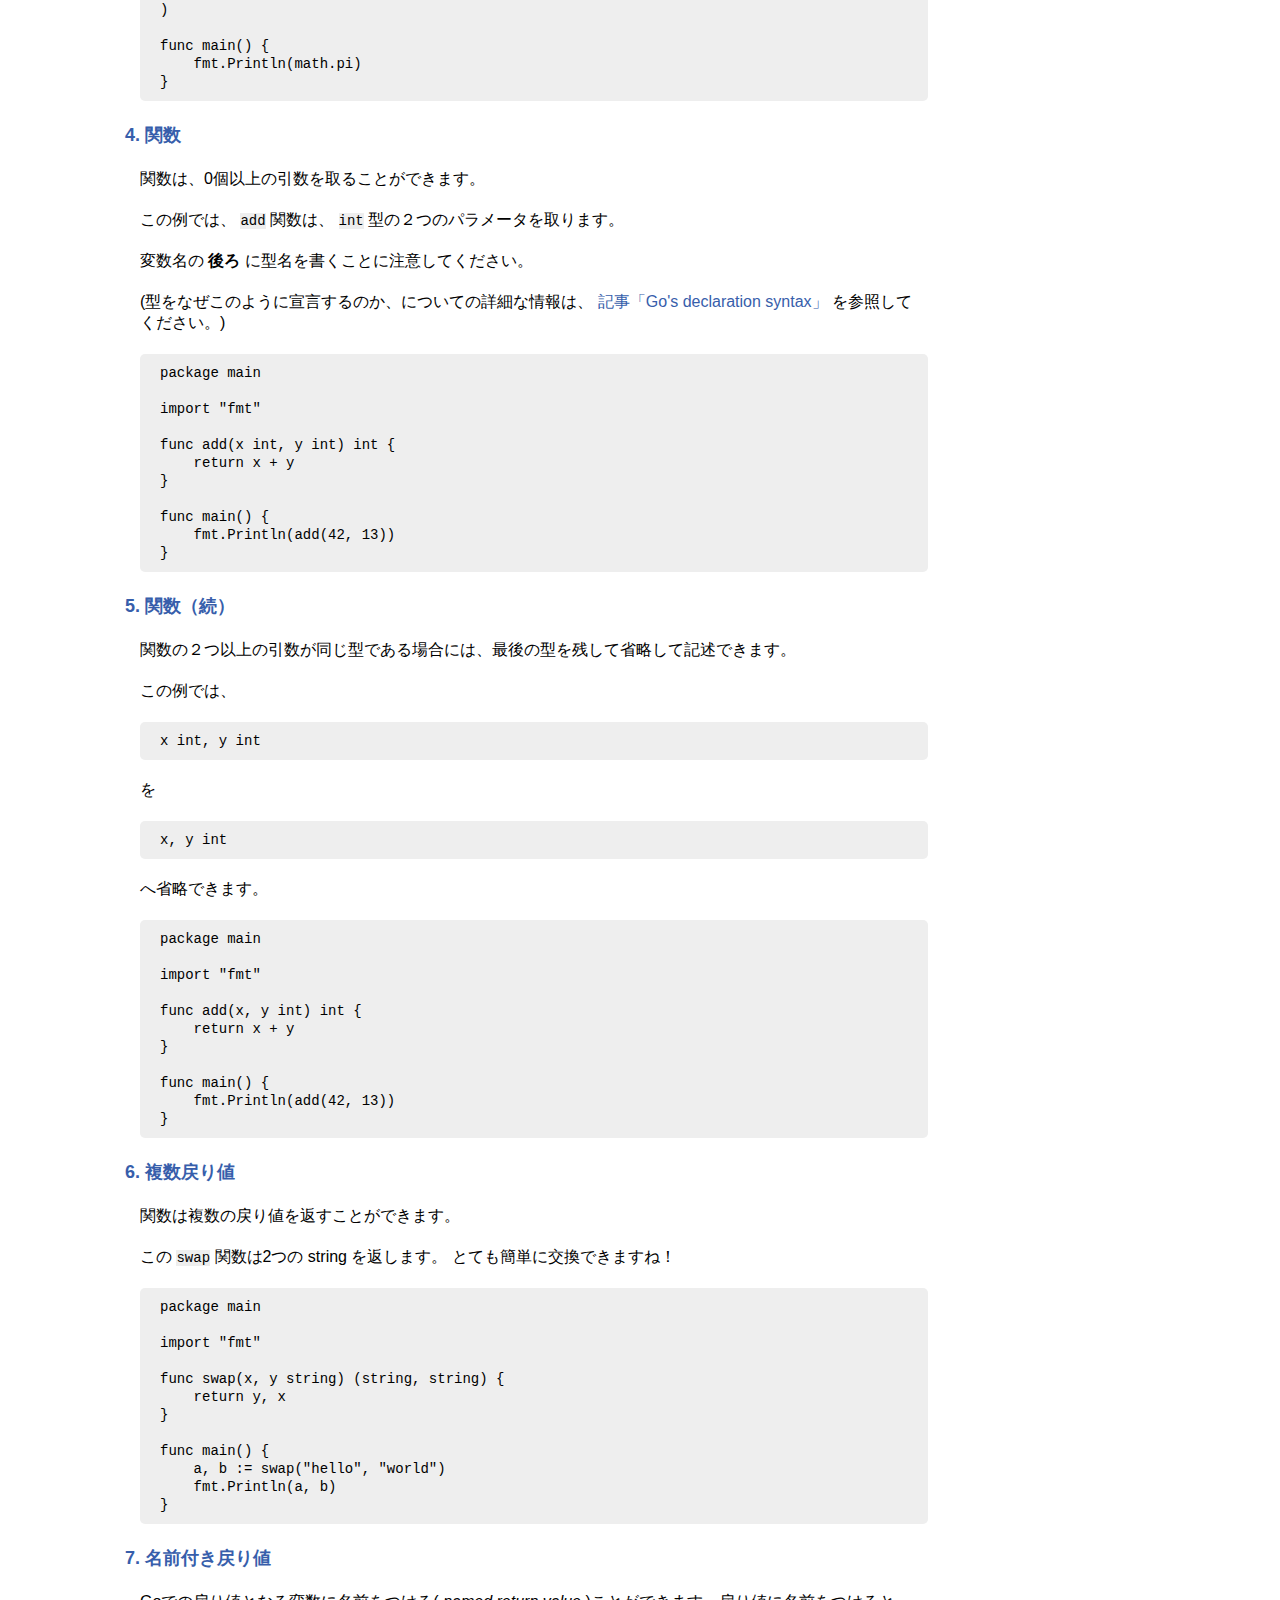
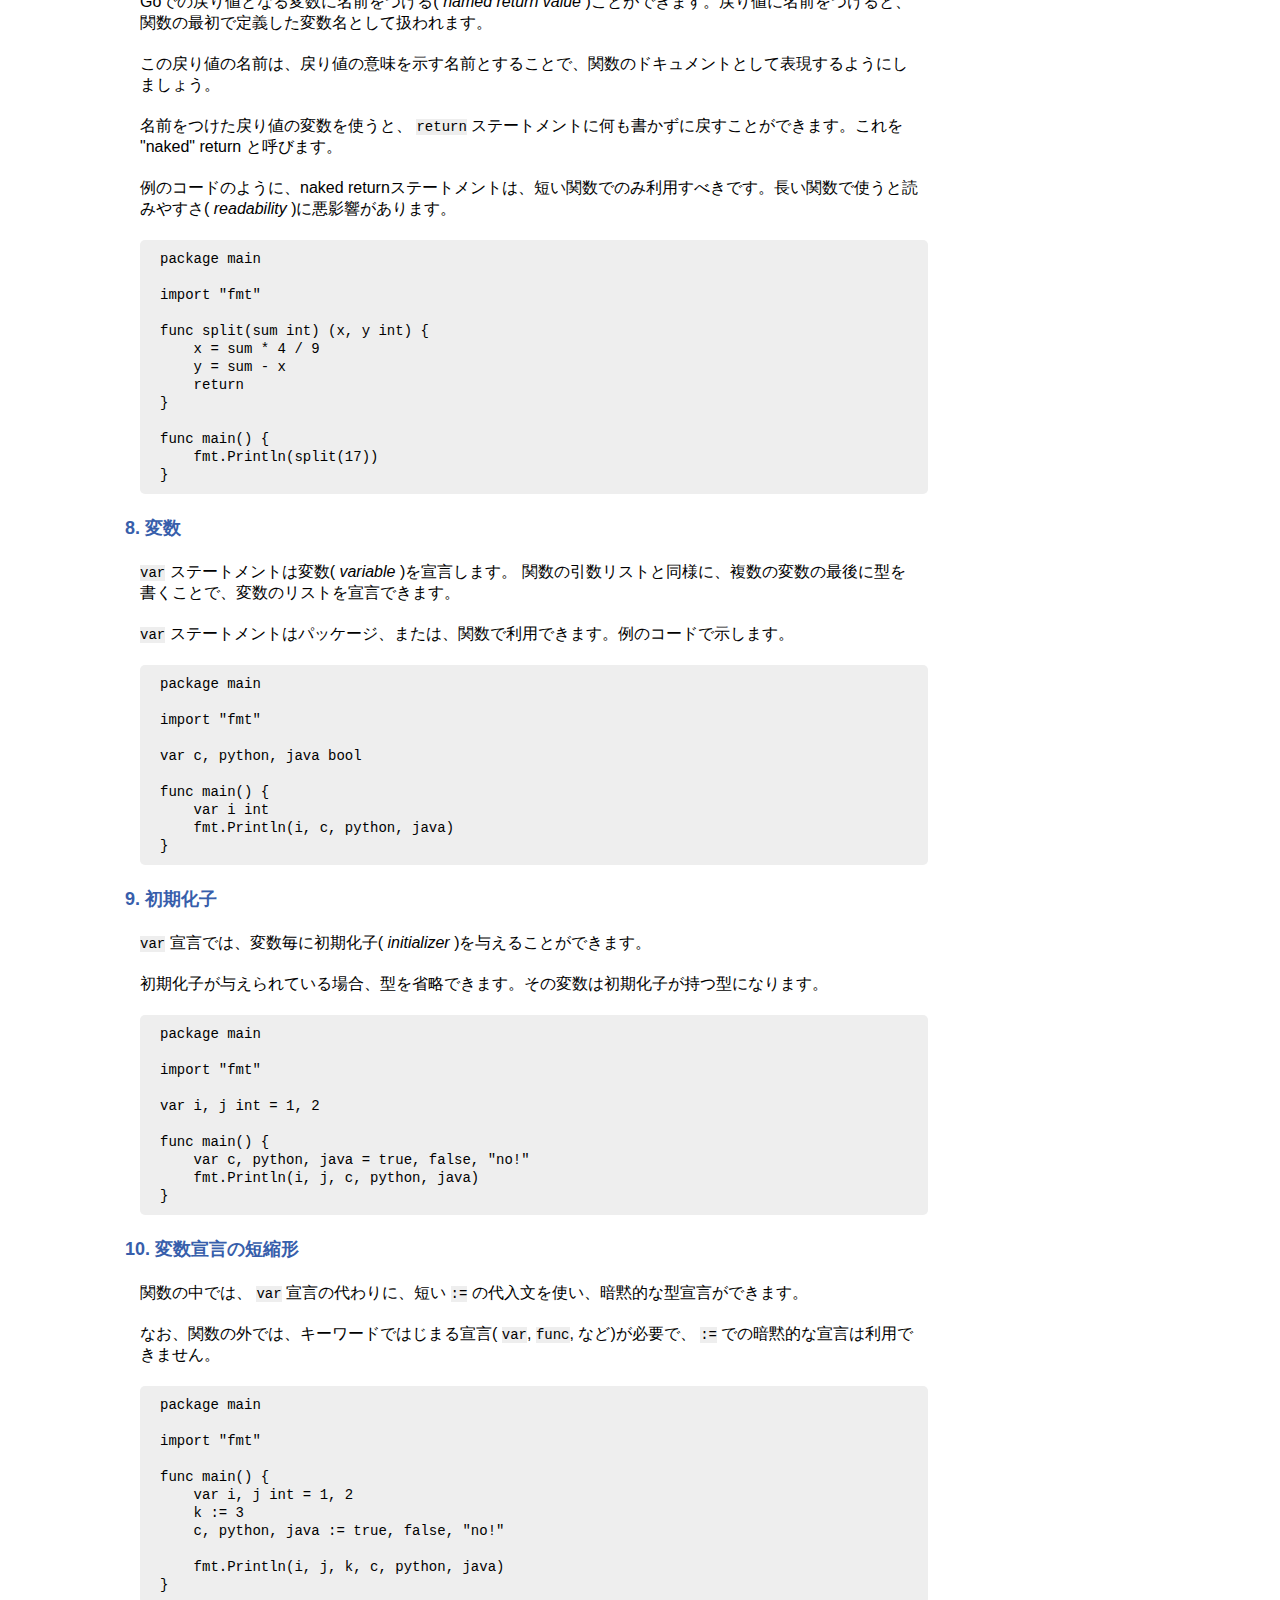
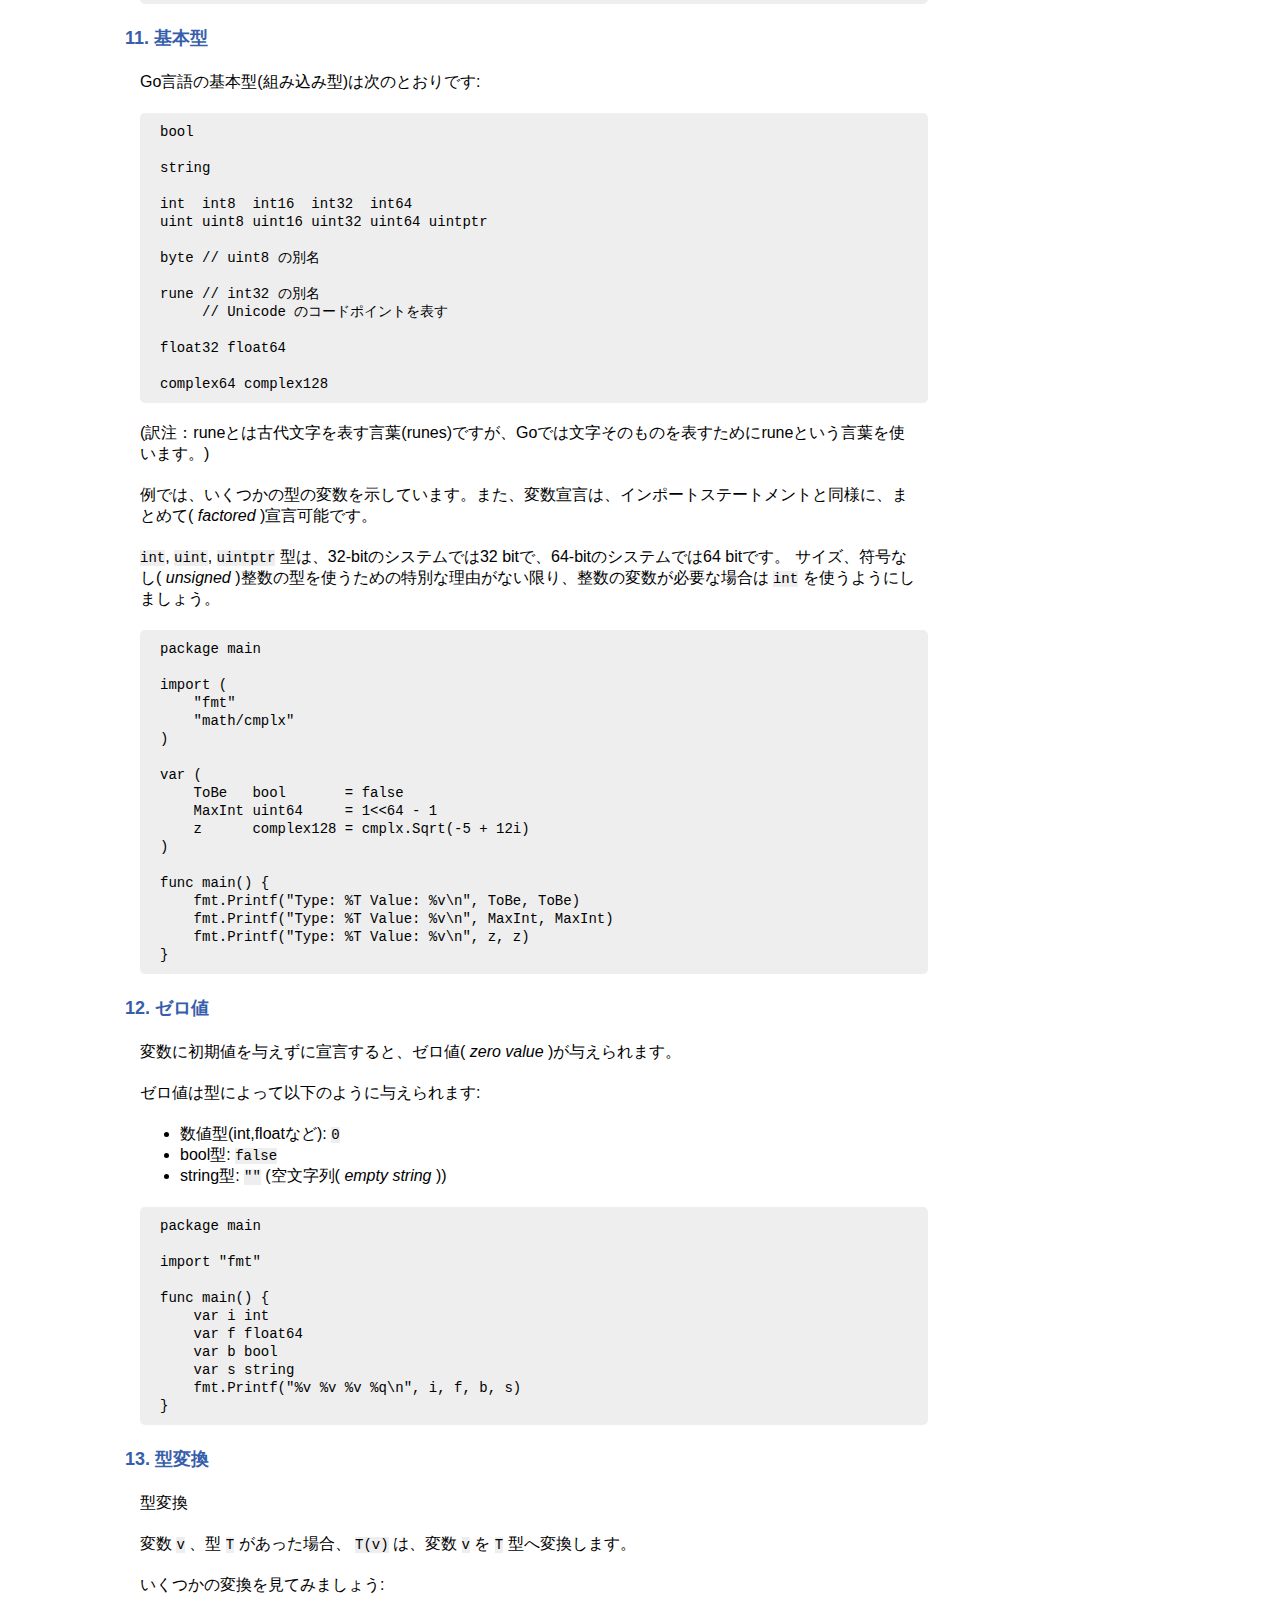
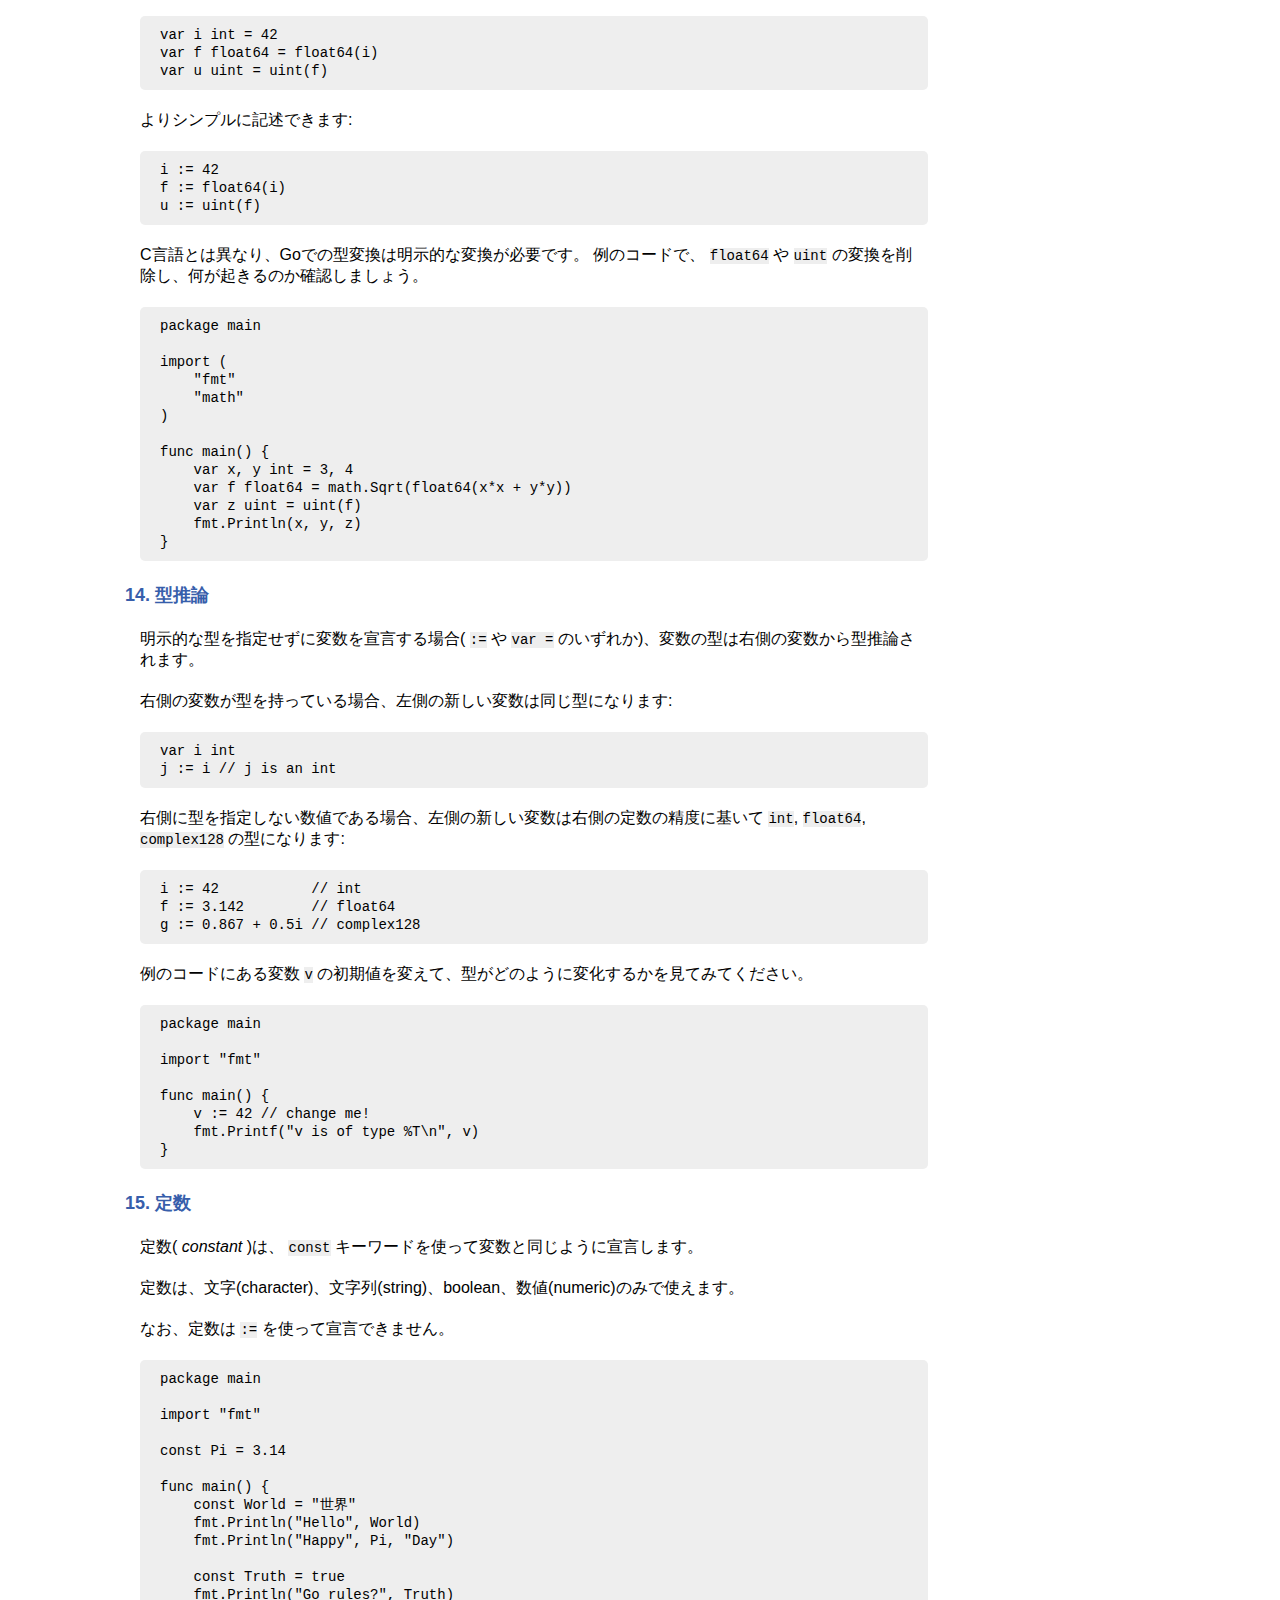
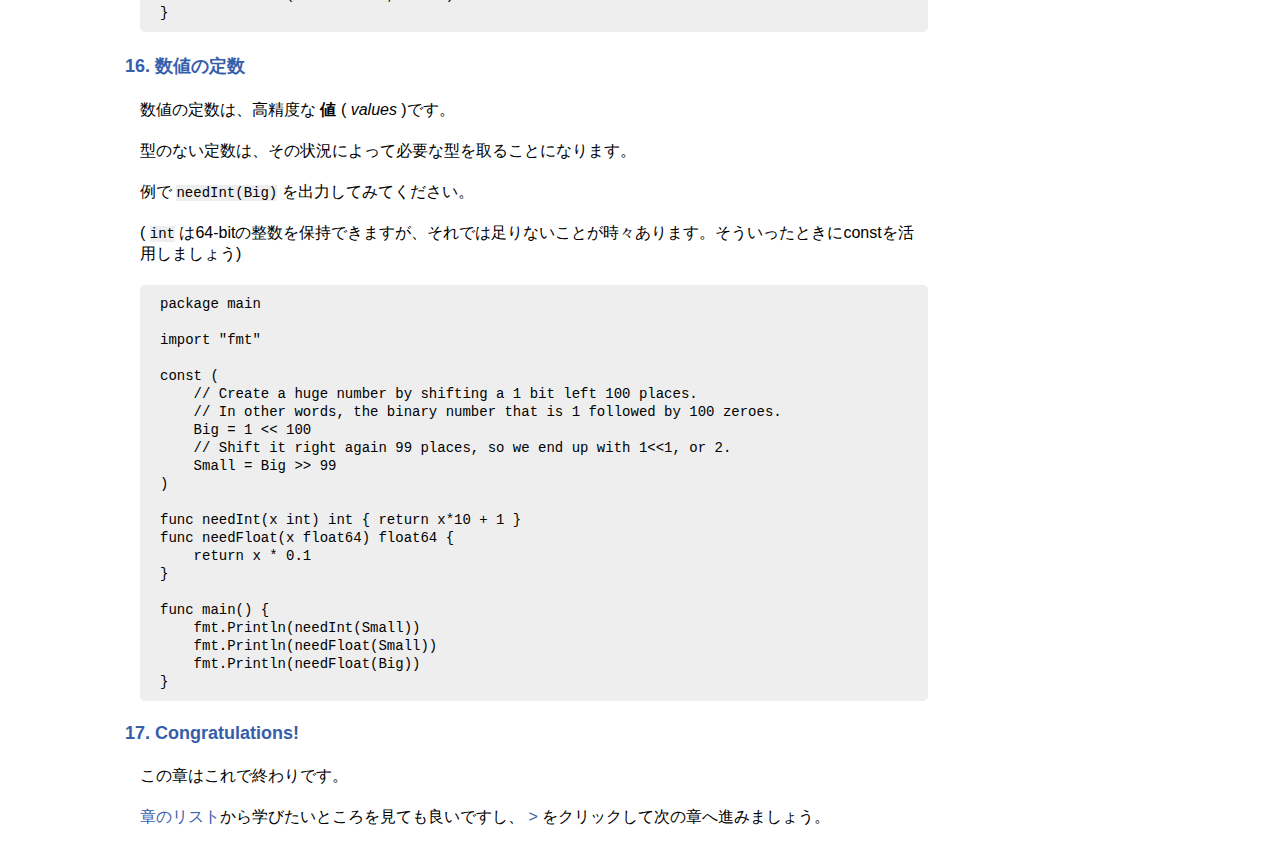
==== commit 62de8acb: "見出しを和訳した" ====
--- a/html/basics.html
+++ b/html/basics.html
@@ -2,7 +2,7 @@
 <html>
 
 <head>
-  <title>Packages, variables, and functions.</title>
+  <title>パッケージ、変数、関数</title>
   <link type="text/css" rel="stylesheet" href="article.css">
   <meta charset='utf-8'>
   <script>
@@ -27,8 +27,7 @@
 <body>
   <div id="topbar" class="wide">
     <div class="container">
-      <div id="heading">Packages, variables, and functions.
-        Go プログラムの基本的なコンポーネントを学びます。
+      <div id="heading">パッケージ、変数、関数
 
 
         <div class="author">
@@ -48,56 +47,56 @@
   <div id="page" class="wide">
 
     <div id="toc" class="no-print">
-      <div id="tochead">Contents</div>
+      <div id="tochead">目次</div>
 
       <ul class="toc-outer">
 
-        <li><a href="#TOC_1.">Packages</a></li>
-
-
-        <li><a href="#TOC_2.">Imports</a></li>
-
-
-        <li><a href="#TOC_3.">Exported names</a></li>
-
-
-        <li><a href="#TOC_4.">Functions</a></li>
-
-
-        <li><a href="#TOC_5.">Functions continued</a></li>
-
-
-        <li><a href="#TOC_6.">Multiple results</a></li>
-
-
-        <li><a href="#TOC_7.">Named return values</a></li>
-
-
-        <li><a href="#TOC_8.">Variables</a></li>
-
-
-        <li><a href="#TOC_9.">Variables with initializers</a></li>
-
-
-        <li><a href="#TOC_10.">Short variable declarations</a></li>
-
-
-        <li><a href="#TOC_11.">Basic types</a></li>
-
-
-        <li><a href="#TOC_12.">Zero values</a></li>
-
-
-        <li><a href="#TOC_13.">Type conversions</a></li>
-
-
-        <li><a href="#TOC_14.">Type inference</a></li>
-
-
-        <li><a href="#TOC_15.">Constants</a></li>
-
-
-        <li><a href="#TOC_16.">Numeric Constants</a></li>
+        <li><a href="#TOC_1.">パッケージ</a></li>
+
+
+        <li><a href="#TOC_2.">インポート</a></li>
+
+
+        <li><a href="#TOC_3.">名前のエクスポート</a></li>
+
+
+        <li><a href="#TOC_4.">関数</a></li>
+
+
+        <li><a href="#TOC_5.">関数（続）</a></li>
+
+
+        <li><a href="#TOC_6.">複数戻り値</a></li>
+
+
+        <li><a href="#TOC_7.">名前付き戻り値</a></li>
+
+
+        <li><a href="#TOC_8.">変数</a></li>
+
+
+        <li><a href="#TOC_9.">初期化子</a></li>
+
+
+        <li><a href="#TOC_10.">変数宣言の短縮形</a></li>
+
+
+        <li><a href="#TOC_11.">基本型</a></li>
+
+
+        <li><a href="#TOC_12.">ゼロ値</a></li>
+
+
+        <li><a href="#TOC_13.">型変換</a></li>
+
+
+        <li><a href="#TOC_14.">型推論</a></li>
+
+
+        <li><a href="#TOC_15.">定数</a></li>
+
+
+        <li><a href="#TOC_16.">数値の定数</a></li>
 
 
         <li><a href="#TOC_17.">Congratulations!</a></li>
@@ -115,7 +114,7 @@
 
 
 
-      <h1 id="TOC_1.">1. Packages</h1>
+      <h1 id="TOC_1.">1. パッケージ</h1>
 
 
       <p>
@@ -167,7 +166,7 @@
 
 
 
-      <h1 id="TOC_2.">2. Imports</h1>
+      <h1 id="TOC_2.">2. インポート</h1>
 
 
       <p>
@@ -217,7 +216,7 @@
 
 
 
-      <h1 id="TOC_3.">3. Exported names</h1>
+      <h1 id="TOC_3.">3. 名前のエクスポート</h1>
 
 
       <p>
@@ -272,7 +271,7 @@
 
 
 
-      <h1 id="TOC_4.">4. Functions</h1>
+      <h1 id="TOC_4.">4. 関数</h1>
 
 
       <p>
@@ -317,7 +316,7 @@
 
 
 
-      <h1 id="TOC_5.">5. Functions continued</h1>
+      <h1 id="TOC_5.">5. 関数（続）</h1>
 
 
       <p>
@@ -373,7 +372,7 @@
 
 
 
-      <h1 id="TOC_6.">6. Multiple results</h1>
+      <h1 id="TOC_6.">6. 複数戻り値</h1>
 
 
       <p>
@@ -409,7 +408,7 @@
 
 
 
-      <h1 id="TOC_7.">7. Named return values</h1>
+      <h1 id="TOC_7.">7. 名前付き戻り値</h1>
 
 
       <p>
@@ -455,7 +454,7 @@
 
 
 
-      <h1 id="TOC_8.">8. Variables</h1>
+      <h1 id="TOC_8.">8. 変数</h1>
 
 
       <p>
@@ -489,7 +488,7 @@
 
 
 
-      <h1 id="TOC_9.">9. Variables with initializers</h1>
+      <h1 id="TOC_9.">9. 初期化子</h1>
 
 
       <p>
@@ -520,7 +519,7 @@
 
 
 
-      <h1 id="TOC_10.">10. Short variable declarations</h1>
+      <h1 id="TOC_10.">10. 変数宣言の短縮形</h1>
 
 
       <p>
@@ -552,7 +551,7 @@
 
 
 
-      <h1 id="TOC_11.">11. Basic types</h1>
+      <h1 id="TOC_11.">11. 基本型</h1>
 
 
       <p>
@@ -626,7 +625,7 @@
 
 
 
-      <h1 id="TOC_12.">12. Zero values</h1>
+      <h1 id="TOC_12.">12. ゼロ値</h1>
 
 
       <p>
@@ -668,7 +667,7 @@
 
 
 
-      <h1 id="TOC_13.">13. Type conversions</h1>
+      <h1 id="TOC_13.">13. 型変換</h1>
 
 
       <p>
@@ -739,7 +738,7 @@
 
 
 
-      <h1 id="TOC_14.">14. Type inference</h1>
+      <h1 id="TOC_14.">14. 型推論</h1>
 
 
       <p>
@@ -795,7 +794,7 @@
 
 
 
-      <h1 id="TOC_15.">15. Constants</h1>
+      <h1 id="TOC_15.">15. 定数</h1>
 
 
       <p>
@@ -836,7 +835,7 @@
 
 
 
-      <h1 id="TOC_16.">16. Numeric Constants</h1>
+      <h1 id="TOC_16.">16. 数値の定数</h1>
 
 
       <p>
--- a/html/article.css
+++ b/html/article.css
@@ -77,6 +77,7 @@
 div#page {
   width: 100%;
   display: flex;
+  flex-direction: row-reverse;
 }
 div#page > .container,
 div#topbar > .container {
@@ -151,10 +152,11 @@
   -moz-border-radius: 5px;
   border-radius: 5px;
 
-  top: 0;
+  top: 10px;
   height: 100%;
   position: sticky;
   flex-shrink: 0;
+  text-align: left;
 }
 
 #tochead {
